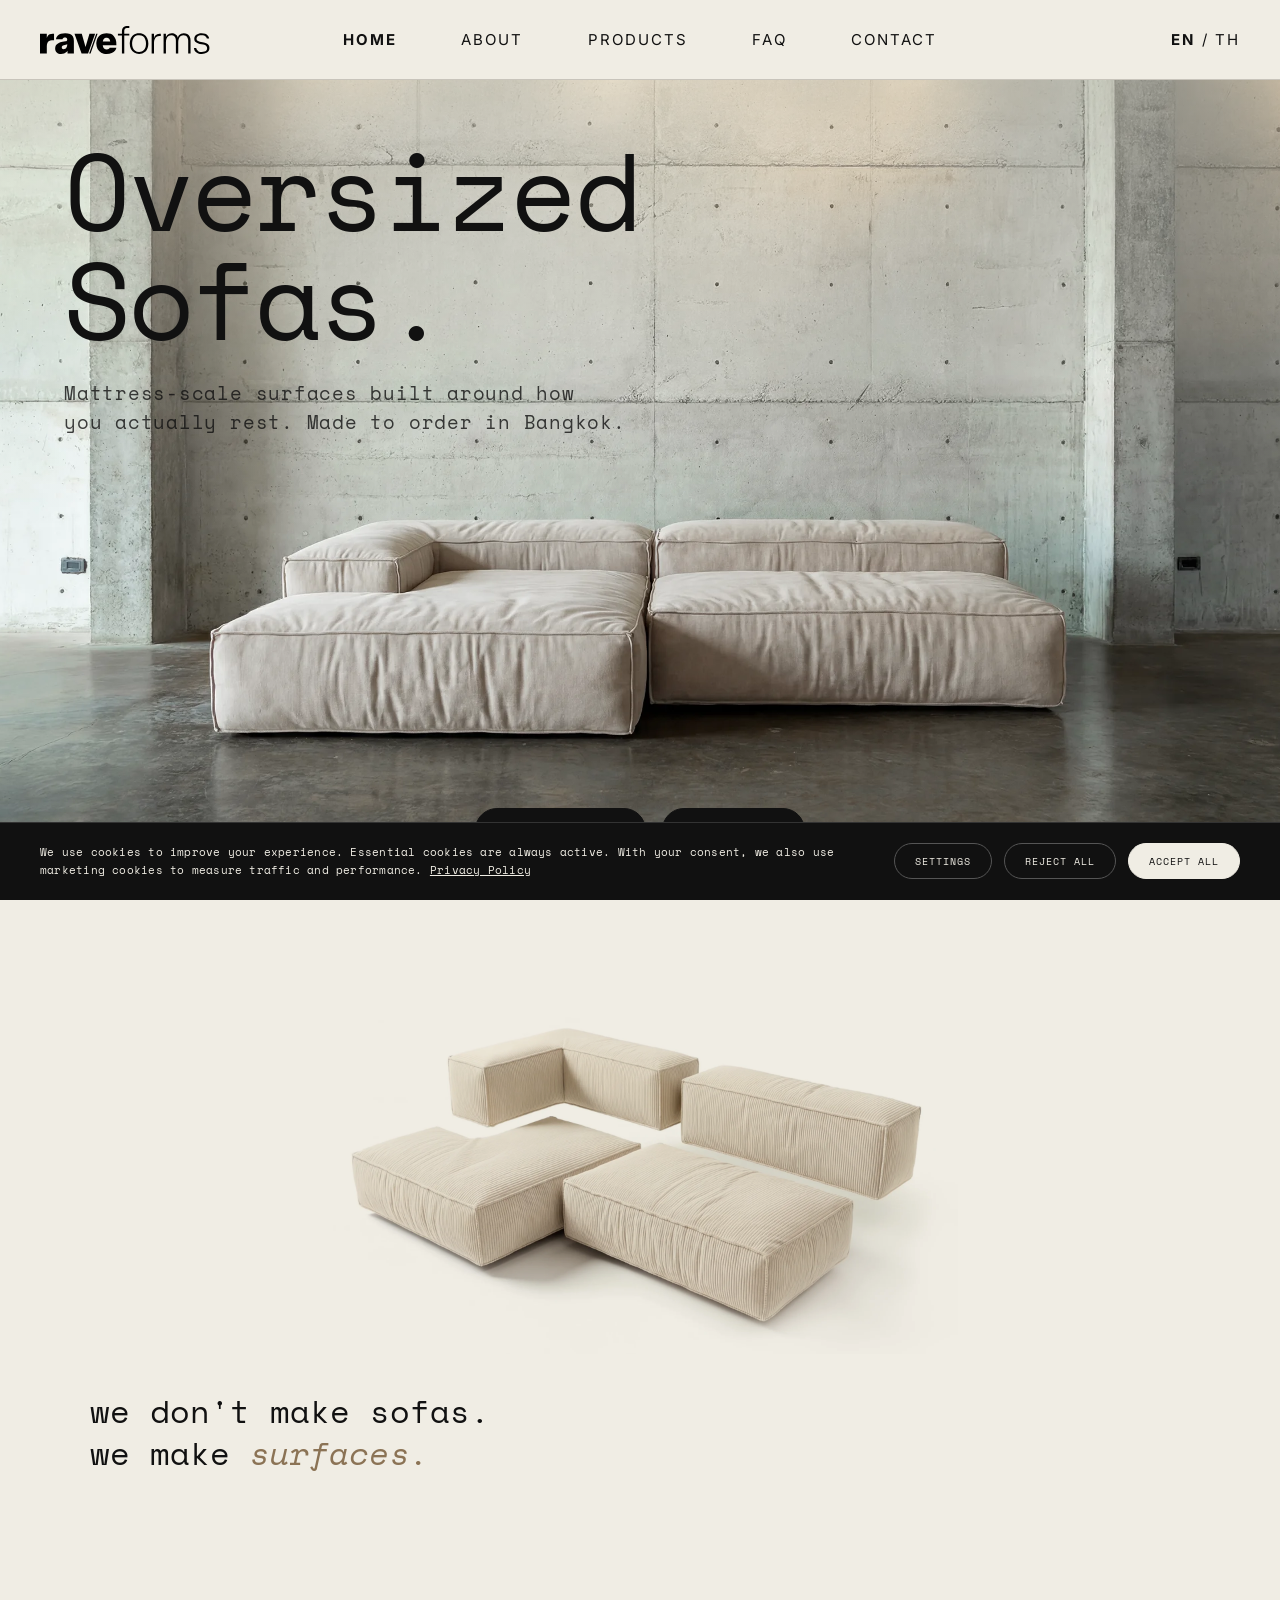
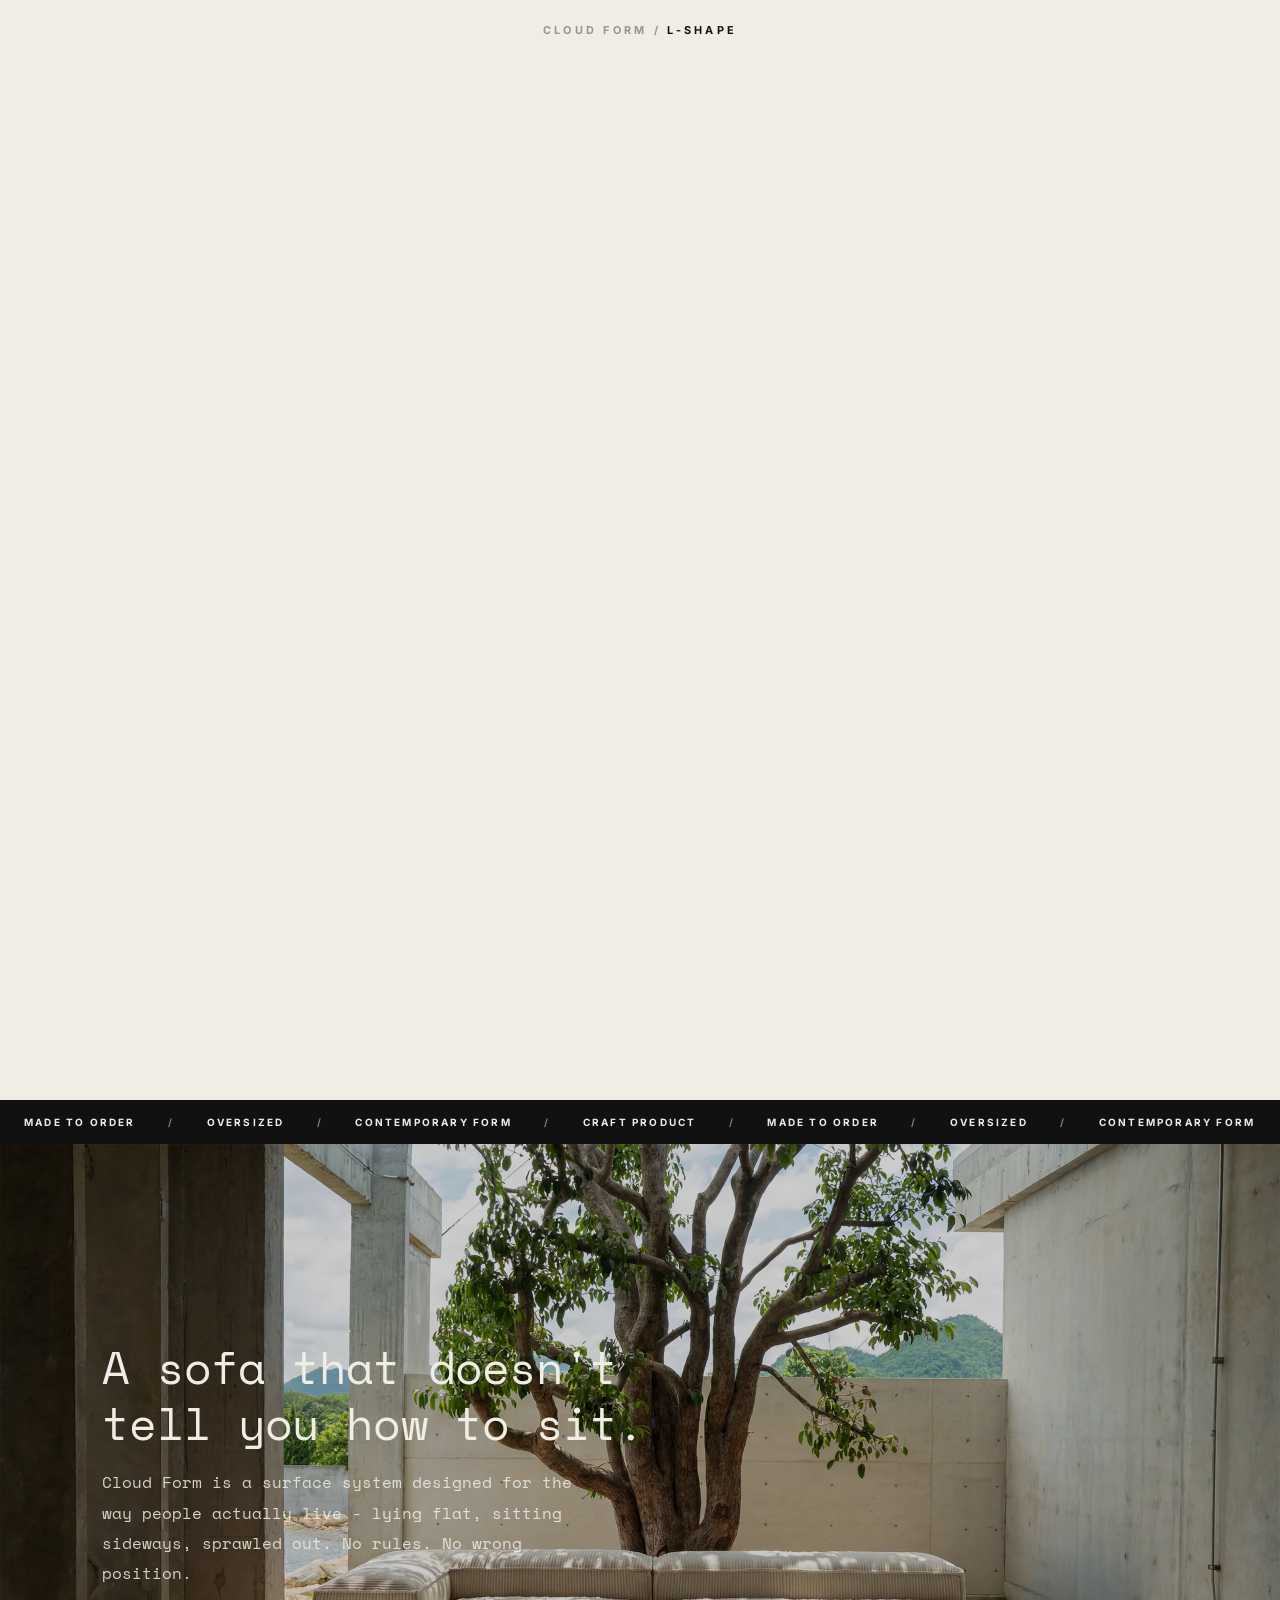
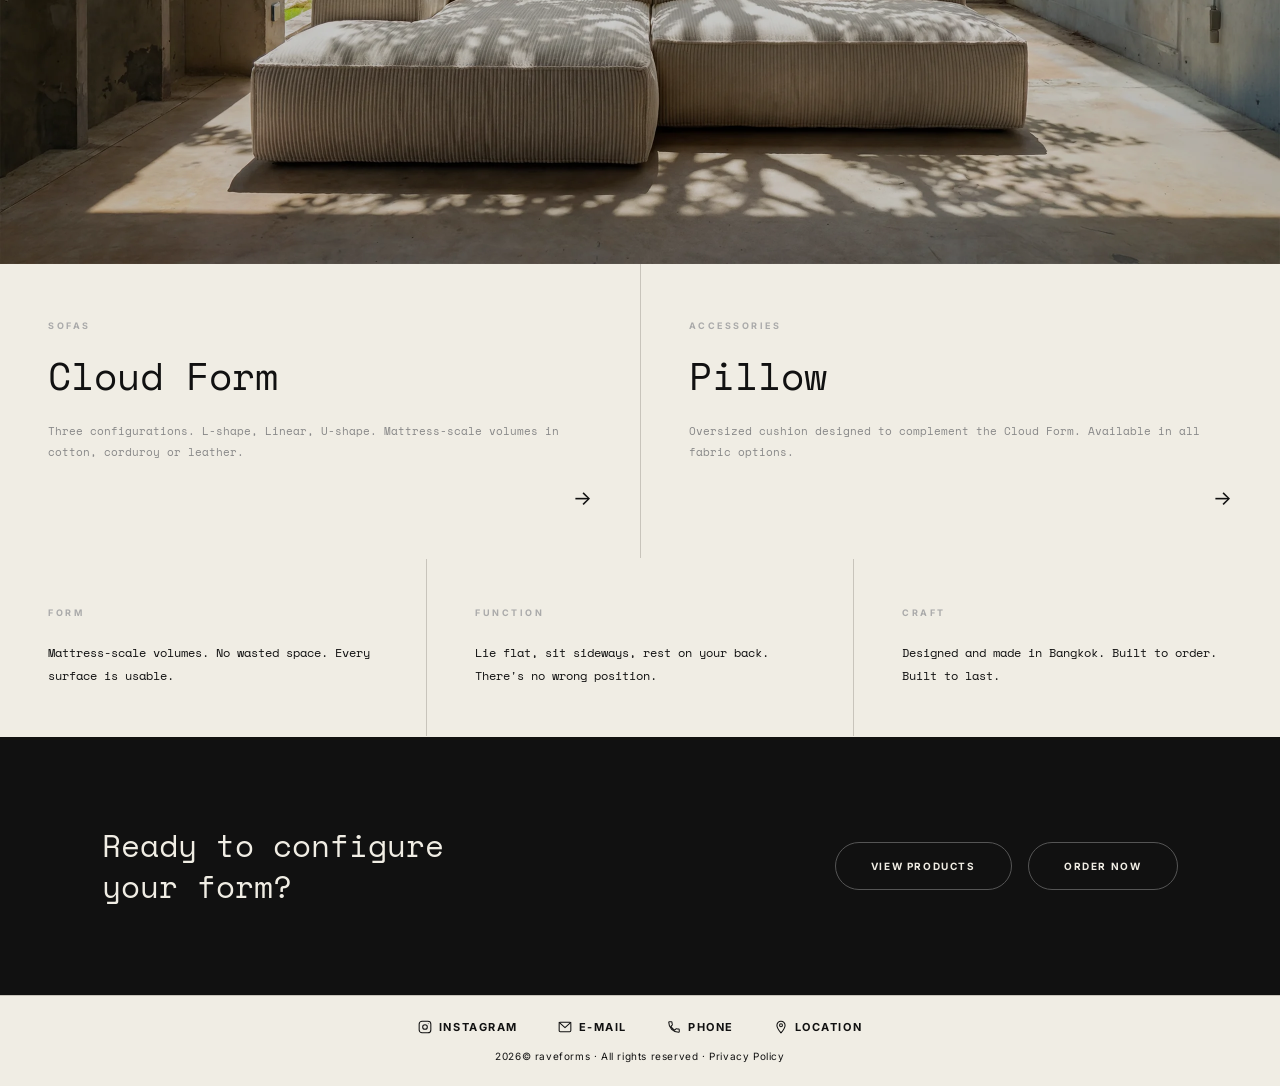
==== index.html @ e946a21b "ok" ====
<!DOCTYPE html>
<html lang="en">
<head>
  <meta charset="UTF-8">
  <meta name="viewport" content="width=device-width, initial-scale=1.0, maximum-scale=1.0">
  <title>raveforms - Oversized Sofas</title>
  <meta name="description" content="Oversized Sofas made to order in Bangkok. Cloud Form by raveforms - a modular surface system in L-shape, Linear and U-shape configurations, in cotton, corduroy or leather.">
  <link rel="icon" type="image/svg+xml" href="favicon.svg">
  <link rel="icon" type="image/png" href="favicon.png" sizes="32x32">
  <link rel="apple-touch-icon" href="apple-touch-icon.png">
  <link rel="stylesheet" href="style.css">
  <link rel="preconnect" href="https://fonts.googleapis.com">
  <link href="https://fonts.googleapis.com/css2?family=Inter:wght@300;400;700&family=Space+Mono:wght@400;700&display=swap" rel="stylesheet">
  <style>

    /* Hero now sits below the fixed nav (no overlap, full image visible) */

    /* ─── HERO IMAGE ─────────────────────────────────────── */
    .hero-image {
      position: relative;
      width: 100%;
      height: calc(100vh - 80px);
      background-image: url('images/raveforms_hero.webp');
      background-size: cover;
      background-position: center calc(50% - 15px);
      display: flex;
      align-items: flex-start;
      justify-content: flex-start;
      overflow: hidden;
    }
    .hero-image::after {
      content: '';
      position: absolute;
      inset: 0;
      background: linear-gradient(to bottom, rgba(240,237,228,0.45) 0%, transparent 55%);
      pointer-events: none;
    }
    .hero-image-content {
      position: relative;
      z-index: 2;
      padding: 3.5rem 5% 0;
      max-width: 900px;
    }
    .hero-image-headline {
      font-family: 'Space Mono', monospace;
      font-size: clamp(42px, 8.5vw, 116px);
      font-weight: 400;
      color: #111;
      line-height: 1;
      letter-spacing: -0.03em;
      margin-bottom: 1.5rem;
    }
    .hero-image-sub {
      font-family: 'Space Mono', monospace;
      font-size: clamp(13px, 1.5vw, 20px);
      font-weight: 400;
      color: rgba(17, 17, 17, 0.8);
      line-height: 1.55;
      letter-spacing: 0.04em;
      max-width: 560px;
    }
    .hero-image-sub .sub-mobile { display: none; }
    @media (max-width: 900px) {
      .hero-image-sub .sub-desktop { display: none; }
      .hero-image-sub .sub-mobile { display: inline; }
    }
    .hero-image-buttons {
      position: absolute;
      bottom: 3rem;
      left: 50%;
      transform: translateX(-50%);
      display: flex;
      gap: 1rem;
      z-index: 2;
      flex-wrap: wrap;
      justify-content: center;
    }
    @media (max-width: 900px) {
      .hero-image {
        height: 133.33vw;
        min-height: 480px;
        background-image: url('images/raveforms_hero_mobile.webp');
        background-size: cover;
        background-position: center;
        background-repeat: no-repeat;
        background-color: #F0EDE4;
      }
      .hero-image-content {
        padding: 4rem 1.25rem 0;
        padding-left: calc(1.25rem + 26px);
        max-width: 100%;
      }
      .hero-image-sub { max-width: 100%; font-size: 18px; }
      .hero-image-buttons {
        bottom: 4rem;
        gap: 0.5rem;
        width: calc(100% - 2.5rem);
        max-width: 360px;
      }
      .hero-image-buttons .btn-on-light {
        flex: 1;
        justify-content: center;
        padding: 0 0.75rem;
        height: 42px;
        font-size: 9.5px;
        letter-spacing: 0.14em;
      }
    }

    /* ─── SCRUB SECTION ──────────────────────────────────── */
    .scrub-section {
      position: relative;
      height: 200vh;
      margin-top: 0;
    }
    .scrub-sticky {
      position: sticky;
      top: 80px;
      height: calc(100vh - 80px);
      overflow: hidden;
      background: #F0EDE4;
      display: flex;
      align-items: flex-start;
      justify-content: center;
      padding-top: 6rem;
      z-index: 1;
    }
    #scrub-img {
      display: block;
      width: 50%;
      height: auto;
      mix-blend-mode: multiply;
      opacity: 0;
      transition: opacity 0.8s ease;
      clip-path: inset(2px);
    }
    #scrub-img.visible { opacity: 1; }

    /* ─── CAPTIONS ───────────────────────────────────────── */
    .scrub-captions {
      position: absolute;
      inset: 0;
      pointer-events: none;
    }
    .cap {
      position: absolute;
      opacity: 0;
      transition: opacity 0.4s ease;
    }
    #cap3 { opacity: 1; }

    .cap-1 {
      top: 8%; left: 5%;
      transform: none;
    }
    .cap-1 {
      top: 65%; left: 7%;
      transform: translateY(-50%);
    }
    .cap-1 p {
      font-family: 'Space Mono', monospace;
      font-size: clamp(16px, 2.5vw, 34px);
      font-weight: 400; color: #111;
      line-height: 1.3; margin: 0;
    }
    .cap-1 p em { font-style: italic; color: #8B7355; }
    #cap1 .char { opacity: 0; transition: opacity 0.12s ease-out; }
    #cap1 .char.visible { opacity: 1; }
    .cap-2 {
      top: 50%; left: 50%;
      transform: translate(-50%, -50%);
      width: 90%;
      text-align: center;
    }
    .cap2-desktop {
      font-family: 'Space Mono', monospace;
      font-size: clamp(48px, 10vw, 140px);
      font-weight: 400; color: #111;
      line-height: 1; margin: 0;
      letter-spacing: -0.03em;
      white-space: nowrap;
    }
    .cap2-mobile { display: none; width: 100%; height: auto; }
    .cap-3 {
      bottom: 10%; left: 50%;
      transform: translateX(-50%);
      text-align: center;
      white-space: nowrap;
    }
    .cap-3 span {
      font-family: 'Inter', sans-serif;
      font-size: clamp(8px, 0.85vw, 11px);
      font-weight: 700; letter-spacing: 0.3em;
      text-transform: uppercase; color: rgba(17,17,17,0.4);
    }
    .cap-3 strong { color: #111; font-weight: 700; }
    .cap-4 {
      bottom: 28%; left: 50%;
      transform: translateX(-50%);
      text-align: center;
    }
    .cap-4 p {
      font-family: 'Space Mono', monospace;
      font-size: clamp(12px, 1.4vw, 20px);
      font-weight: 400; color: #111;
      line-height: 2.2; margin: 0;
      letter-spacing: 0.06em;
    }
    .cap-5 {
      bottom: 10%; left: 50%;
      transform: translateX(-50%);
      display: flex; gap: 1rem;
      pointer-events: all;
    }

    @keyframes pulse {
      0%,100% { opacity: 0; transform: scaleY(0.3); }
      50% { opacity: 1; transform: scaleY(1); }
    }

    /* ─── LANDING CONTENT ────────────────────────────────── */
    .landing-content { background: #F0EDE4; }

    .hero-statement {
      position: relative;
      padding: 5rem 8% 10rem;
      max-width: none;
      min-height: 56.25vw;
      background-image: url('images/raveforms_statement.webp');
      background-size: cover;
      background-position: center;
      background-color: #111;
      background-repeat: no-repeat;
      display: flex;
      align-items: center;
      overflow: hidden;
    }
    .hero-statement::after {
      content: '';
      position: absolute;
      inset: 0;
      background: rgba(0, 0, 0, 0.20);
      pointer-events: none;
      z-index: 1;
    }
    .hero-statement-content {
      position: relative;
      z-index: 2;
      max-width: 720px;
    }
    .hero-statement h2 {
      font-family: 'Space Mono', monospace;
      font-size: clamp(24px, 3.5vw, 48px);
      font-weight: 400; color: #F0EDE4;
      line-height: 1.25; margin-bottom: 1rem;
      letter-spacing: -0.02em;
    }
    .hero-statement h2 em { font-style: italic; color: #C5A574; }
    .hero-statement p {
      font-family: 'Space Mono', monospace;
      font-size: clamp(13px, 1.3vw, 16px);
      color: rgba(240, 237, 228, 0.85);
      line-height: 1.9; max-width: 480px;
    }

    .marquee-wrap {
      overflow: hidden;
      background: #111;
      padding: 1rem 0;
    }
    .marquee-track {
      display: flex; width: max-content;
      animation: marquee 45s linear infinite;
    }
    @keyframes marquee {
      from { transform: translateX(0); }
      to   { transform: translateX(-50%); }
    }
    .marquee-item {
      font-family: 'Inter', sans-serif;
      font-size: 10px; font-weight: 700;
      letter-spacing: 0.22em; text-transform: uppercase;
      color: #F0EDE4; padding: 0 1.5rem; white-space: nowrap;
    }
    .marquee-sep { opacity: 0.5; padding: 0; }

    .product-strip {
      display: grid; grid-template-columns: 1fr 1fr;
      gap: 1px; background: #C8C4BB; margin-bottom: 1px;
    }
    .product-card {
      background: #F0EDE4; padding: 3.5rem 3rem 3rem;
      display: flex; flex-direction: column; gap: 1.5rem;
      text-decoration: none; color: inherit;
      transition: background 0.25s;
    }
    .product-card:hover,
    .product-card:active,
    .product-card:focus-visible,
    .product-card.tapped { background: #111; outline: none; }
    .product-card-label {
      font-family: 'Inter', sans-serif;
      font-size: 9px; font-weight: 700;
      letter-spacing: 0.28em; text-transform: uppercase; color: #aaa;
      transition: color 0.25s ease;
    }
    .product-card:hover .product-card-label,
    .product-card:active .product-card-label,
    .product-card:focus-visible .product-card-label,
    .product-card.tapped .product-card-label { color: #F0EDE4; opacity: 1; }
    .product-card-name {
      font-family: 'Space Mono', monospace;
      font-size: clamp(22px, 3vw, 42px);
      font-weight: 400; color: #111; line-height: 1.1;
      transition: color 0.25s ease;
    }
    .product-card:hover .product-card-name,
    .product-card:active .product-card-name,
    .product-card:focus-visible .product-card-name,
    .product-card.tapped .product-card-name { color: #F0EDE4; }
    .product-card-desc {
      font-family: 'Space Mono', monospace;
      font-size: 11px; color: #888; line-height: 1.85;
      transition: color 0.25s ease;
    }
    .product-card:hover .product-card-desc,
    .product-card:active .product-card-desc,
    .product-card:focus-visible .product-card-desc,
    .product-card.tapped .product-card-desc { color: #F0EDE4; opacity: 0.7; }
    .product-card-arrow {
      font-size: 20px; color: #111; margin-top: auto; align-self: flex-end;
      transition: color 0.25s ease, transform 0.25s ease;
    }
    .product-card:hover .product-card-arrow,
    .product-card:active .product-card-arrow,
    .product-card:focus-visible .product-card-arrow,
    .product-card.tapped .product-card-arrow { color: #F0EDE4; transform: translateX(4px); }

    .philosophy-row {
      display: grid; grid-template-columns: repeat(3, 1fr);
      gap: 1px; background: #C8C4BB; margin-bottom: 1px;
    }
    .philosophy-cell { background: #F0EDE4; padding: 3rem; }
    .philosophy-cell-label {
      font-family: 'Inter', sans-serif;
      font-size: 9px; font-weight: 700;
      letter-spacing: 0.28em; text-transform: uppercase;
      color: #aaa; margin-bottom: 1.5rem; display: block;
    }
    .philosophy-cell-text {
      font-family: 'Space Mono', monospace;
      font-size: 12px; color: #111; line-height: 1.9;
    }

    .cta-band {
      background: #111; padding: 5.5rem 8%;
      display: flex; align-items: center;
      justify-content: space-between; gap: 2rem;
    }
    .cta-band h3 {
      font-family: 'Space Mono', monospace;
      font-size: clamp(18px, 2.4vw, 32px);
      font-weight: 400; color: #F0EDE4; line-height: 1.35;
    }
    .cta-band-btns { display: flex; gap: 1rem; flex-shrink: 0; }
    .btn-dark {
      font-family: 'Inter', sans-serif; font-weight: 700;
      font-size: 10px; letter-spacing: 0.16em; text-transform: uppercase;
      background: #F0EDE4; color: #111; border: 1px solid #F0EDE4;
      padding: 0 2.2rem; height: 48px; border-radius: 999px;
      cursor: pointer; transition: background 0.2s, color 0.2s;
      text-decoration: none; display: inline-flex; align-items: center;
    }
    .btn-dark:hover { background: transparent; color: #F0EDE4; }
    .btn-dark-outline {
      font-family: 'Inter', sans-serif; font-weight: 700;
      font-size: 10px; letter-spacing: 0.16em; text-transform: uppercase;
      background: transparent; color: #F0EDE4; border: 1px solid #555;
      padding: 0 2.2rem; height: 48px; border-radius: 999px;
      cursor: pointer; transition: border-color 0.2s;
      text-decoration: none; display: inline-flex; align-items: center;
    }
    .btn-dark-outline:hover { border-color: #F0EDE4; }

    /* cap-5 buttons (on light bg) */
    .btn-on-light {
      font-family: 'Inter', sans-serif; font-weight: 700;
      font-size: 10px; letter-spacing: 0.16em; text-transform: uppercase;
      background: #111; color: #F0EDE4; border: 1px solid #111;
      padding: 0 2rem; height: 44px; border-radius: 999px;
      cursor: pointer; transition: background 0.2s, color 0.2s;
      text-decoration: none; display: inline-flex; align-items: center;
    }
    .btn-on-light:hover { background: #F0EDE4; color: #111; border-color: #F0EDE4; }
    .btn-on-light-outline {
      font-family: 'Inter', sans-serif; font-weight: 700;
      font-size: 10px; letter-spacing: 0.16em; text-transform: uppercase;
      background: transparent; color: #111; border: 1px solid rgba(17,17,17,0.3);
      padding: 0 2rem; height: 44px; border-radius: 999px;
      cursor: pointer; transition: border-color 0.2s;
      text-decoration: none; display: inline-flex; align-items: center;
    }
    .btn-on-light-outline:hover { border-color: #111; }

    /* ─── MOBILE ─────────────────────────────────────────── */
    @media (max-width: 900px) {
      /* Animation/scrub mobile */
      #scrub-img { width: 90%; }
      .scrub-sticky {
        top: 56px;
        height: calc(100vh - 56px);
        padding-top: 6rem;
      }
      /* Cap-1 typewriter - below the sofa on mobile */
      .cap-1 {
        top: auto;
        bottom: 35%;
        left: 5%; right: 5%;
        transform: none;
        text-align: left;
      }
      .cap-1 p { font-size: clamp(15px, 5vw, 22px); line-height: 1.35; }
      /* Cap-3 "Cloud Form / L-SHAPE" - slightly higher on mobile */
      .cap-3 { bottom: 18%; }
      .cap-3 span { font-size: 10px; letter-spacing: 0.22em; }

      /* Landing content mobile */
      .hero-statement {
        padding: 3rem 1.5rem 1rem;
        min-height: calc(100vw * 4 / 3);
        background-image: url('images/raveforms_statement_mobile.webp');
        background-position: center top;
        align-items: flex-end;
      }
      .hero-statement::after { display: none; }
      .hero-statement-content { max-width: 100%; }
      .hero-statement h2 { font-size: clamp(22px, 6.5vw, 32px); margin-bottom: 1.5rem; color: #F0EDE4; }
      .hero-statement p { font-size: 14px; line-height: 1.7; max-width: 100%; }
      .product-strip { grid-template-columns: 1fr; }
      .product-card { padding: 2.5rem 1.5rem; }
      .philosophy-row { grid-template-columns: 1fr; }
      .philosophy-cell { padding: 2rem 1.5rem; }
      .cta-band { flex-direction: column; align-items: flex-start; padding: 3rem 1.5rem; }
      .cta-band-btns { flex-direction: column; width: 100%; }
      .btn-dark, .btn-dark-outline { justify-content: center; }
    }

  </style>
</head>
<body>
<div class="page">

  <!-- SEO H1 - visually hidden but accessible to crawlers and screen readers -->
  <h1 style="position:absolute;width:1px;height:1px;padding:0;margin:-1px;overflow:hidden;clip:rect(0,0,0,0);white-space:nowrap;border:0;">Oversized sofas, made to order in Bangkok.</h1>

  <!-- NAV -->
  <nav class="nav">
    <a href="index.html" class="nav-logo" style="text-decoration:none;display:inline-block;line-height:0;">
      <svg xmlns="http://www.w3.org/2000/svg" viewBox="0 0 499.46 82.54"><g><path d="M28.52,24.43c-2.53,1.17-4.57,3-6.12,5.5-.9,1.44-1.67,3.15-2.32,5.09v-12.35H0v58.28h20.07v-21.54c0-3.78.57-6.97,1.7-9.58,1.13-2.61,2.82-4.59,5.05-5.95,2.23-1.36,4.97-2.04,8.22-2.04h6.35v-19.16h-3.86c-3.48,0-6.48.59-9.01,1.76Z"/><path d="M88.5,23.53c-3.82-1.62-8.52-2.44-14.12-2.44-4.69,0-8.98.57-12.87,1.7-3.89,1.13-7.13,3-9.69,5.61-2.57,2.61-4.2,6.07-4.88,10.37h19.39c.3-1.81,1.15-3.04,2.55-3.68,1.4-.64,3.08-.96,5.05-.96,1.28,0,2.4.21,3.34.62.94.42,1.68,1.04,2.21,1.87.53.83.79,1.85.79,3.06v.11c0,1.44-.42,2.59-1.25,3.46-.83.87-2.12,1.49-3.86,1.87l-8.73,1.59c-4.99.91-9.09,2.23-12.3,3.97-3.21,1.74-5.6,3.87-7.14,6.41-1.55,2.53-2.32,5.58-2.32,9.13,0,4.84,1.57,8.77,4.71,11.79,3.14,3.02,7.39,4.54,12.76,4.54,3.25,0,6.2-.47,8.84-1.42,2.65-.94,5.03-2.36,7.14-4.25,1.15-1.02,2.16-2.23,3.06-3.58v7.67h18.71v-36.96c0-5.29-.95-9.62-2.83-12.98-1.89-3.36-4.74-5.86-8.56-7.48ZM80.28,54.88c0,1.51-.23,3.06-.68,4.65-.45,1.59-1.12,3.06-1.98,4.42-.87,1.36-1.98,2.46-3.34,3.29-1.36.83-2.91,1.25-4.65,1.25s-2.99-.43-3.97-1.3c-.98-.87-1.47-2.25-1.47-4.14,0-1.51.53-2.81,1.59-3.91,1.06-1.1,2.61-1.95,4.65-2.55l5.44-1.59c2-.64,3.47-1.16,4.42-1.56v1.45Z"/><polygon points="145.81 22.68 134.21 61.88 123.14 22.68 101.71 22.68 122.57 80.96 141.67 80.96 162.51 22.68 145.81 22.68"/><path d="M217.19,29.2c-2.61-2.76-5.71-4.8-9.3-6.12-3.59-1.32-7.5-1.98-11.74-1.98-3.55,0-6.9.49-10.03,1.47-3.14.98-5.94,2.4-8.39,4.25-2.46,1.85-4.56,4.04-6.29,6.58-1.74,2.53-3.08,5.35-4.03,8.45-.95,3.1-1.42,6.43-1.42,9.98,0,5.9,1.26,11.15,3.8,15.76,2.53,4.61,6.08,8.26,10.66,10.94,4.57,2.68,9.85,4.03,15.82,4.03s11.02-.89,15.14-2.67c4.12-1.78,7.33-4.06,9.64-6.86,2.3-2.8,3.69-5.74,4.14-8.84h-19.73c-.68,1.59-1.8,2.78-3.34,3.57-1.55.79-3.34,1.19-5.39,1.19-2.8,0-5.08-.66-6.86-1.98-1.78-1.32-3.08-3.27-3.91-5.84-.45-1.39-.77-2.95-.97-4.65h40.21c.15-6.42-.49-11.89-1.93-16.38-1.44-4.5-3.46-8.12-6.07-10.89ZM185.21,45.58c.3-1.66.73-3.16,1.31-4.48.6-1.4,1.36-2.57,2.27-3.52.91-.94,1.96-1.66,3.17-2.15,1.21-.49,2.57-.74,4.08-.74,1.36,0,2.63.17,3.8.51,1.17.34,2.23.93,3.17,1.76.94.83,1.76,1.95,2.44,3.34.68,1.4,1.17,3.16,1.47,5.27h-21.71Z"/><path d="M248.03,1.87c-2.08,1.25-3.69,2.97-4.82,5.16-1.13,2.19-1.7,4.65-1.7,7.37v8.28h-11.79v5.56h11.79v52.72h6.92V28.23h14.85v-5.56h-14.85v-8.5c0-2.49.7-4.55,2.1-6.18,1.4-1.62,3.23-2.44,5.5-2.44h7.26V0h-8.16c-2.65,0-5.01.62-7.09,1.87Z"/><path d="M345.32,24.15c-2.31.98-4.31,2.57-6.01,4.76-1.4,1.8-2.47,4.15-3.23,7.02v-13.26h-6.92v58.28h6.92v-32.31c0-3.63.66-6.88,1.98-9.75,1.32-2.87,3.17-5.16,5.56-6.86s5.16-2.55,8.33-2.55h4.2v-6.8h-3.63c-2.49,0-4.89.49-7.2,1.47Z"/><path d="M433.93,23.7c-3.02-1.59-6.35-2.38-9.98-2.38-2.8,0-5.41.49-7.82,1.47-2.42.98-4.54,2.57-6.35,4.76-1.47,1.78-2.64,4.1-3.52,6.93-.73-2.91-1.84-5.27-3.34-7.04-1.85-2.19-4.04-3.76-6.58-4.71-2.53-.94-5.2-1.42-7.99-1.42-2.65,0-5.16.49-7.54,1.47-2.38.98-4.46,2.48-6.24,4.48-1.42,1.6-2.53,3.6-3.34,5.99v-10.58h-6.92v58.28h6.92v-32.88c0-4.23.66-7.9,1.98-11,1.32-3.1,3.21-5.52,5.67-7.26,2.46-1.74,5.39-2.61,8.79-2.61s6.31,1.3,8.96,3.91c2.64,2.61,3.97,6.75,3.97,12.42v37.42h6.92v-33.68c0-4.08.64-7.61,1.93-10.6,1.28-2.98,3.1-5.31,5.44-6.97,2.34-1.66,5.1-2.5,8.28-2.5,2.42,0,4.67.59,6.75,1.76,2.08,1.17,3.76,2.97,5.05,5.39,1.28,2.42,1.93,5.52,1.93,9.3v37.3h6.92v-38.89c0-4.46-.89-8.24-2.66-11.34-1.78-3.1-4.18-5.44-7.2-7.03Z"/><path d="M497.37,56.86c-1.4-2.15-3.33-3.89-5.78-5.21-2.46-1.32-5.24-2.29-8.33-2.89l-12.13-2.27c-2.57-.53-4.82-1.46-6.75-2.78-1.93-1.32-2.89-3.46-2.89-6.41,0-2.42.7-4.38,2.1-5.9,1.4-1.51,3.21-2.62,5.44-3.34,2.23-.72,4.59-1.08,7.09-1.08,2.79,0,5.27.4,7.43,1.19,2.15.79,3.93,1.91,5.33,3.35,1.4,1.44,2.4,3.21,3,5.33h6.8c-.38-3.25-1.61-6.03-3.69-8.33-2.08-2.31-4.72-4.08-7.94-5.33-3.21-1.25-6.79-1.87-10.71-1.87-3.17,0-6.07.4-8.67,1.19-2.61.79-4.88,1.91-6.8,3.34-1.93,1.44-3.42,3.14-4.48,5.1-1.06,1.97-1.59,4.08-1.59,6.35,0,4.16,1.32,7.52,3.97,10.09,2.65,2.57,6.65,4.35,12.02,5.33l10.32,1.93c4.46.91,7.5,2.42,9.13,4.54,1.62,2.12,2.44,4.27,2.44,6.46,0,2.57-.76,4.67-2.27,6.29-1.51,1.63-3.46,2.82-5.84,3.57-2.38.76-4.9,1.13-7.54,1.13-4.08,0-7.26-.6-9.52-1.81-2.27-1.21-3.89-2.74-4.88-4.59-.98-1.85-1.66-3.65-2.04-5.39h-6.8c.15,2.12.68,4.21,1.59,6.29.91,2.08,2.27,3.95,4.08,5.61,1.81,1.66,4.16,3,7.03,4.03,2.87,1.02,6.39,1.53,10.54,1.53,2.72,0,5.4-.32,8.05-.96,2.65-.64,5.05-1.64,7.2-3s3.89-3.16,5.22-5.39c1.32-2.23,1.98-4.93,1.98-8.11s-.7-5.84-2.1-7.99Z"/><path d="M306.6,25.17c-4.08-2.57-8.92-3.86-14.51-3.86-3.33,0-6.41.47-9.24,1.42-2.83.95-5.37,2.31-7.6,4.08-2.23,1.78-4.14,3.91-5.73,6.41-1.59,2.5-2.8,5.31-3.63,8.45-.83,3.14-1.25,6.52-1.25,10.15,0,6.05,1.13,11.36,3.4,15.93,2.27,4.57,5.46,8.15,9.58,10.71,4.12,2.57,8.94,3.86,14.46,3.86,3.32,0,6.41-.47,9.24-1.42s5.37-2.3,7.6-4.08c2.23-1.78,4.12-3.91,5.67-6.41s2.74-5.31,3.57-8.45c.83-3.14,1.25-6.52,1.25-10.15,0-6.05-1.12-11.36-3.35-15.93-2.23-4.57-5.39-8.14-9.47-10.71ZM311.75,59.36c-.49,2.46-1.27,4.72-2.32,6.8-1.06,2.08-2.4,3.89-4.03,5.44-1.63,1.55-3.54,2.76-5.73,3.63-2.19.87-4.72,1.3-7.6,1.3-4.76,0-8.66-1.15-11.68-3.46-3.02-2.3-5.25-5.35-6.69-9.13-1.44-3.78-2.15-7.86-2.15-12.25,0-2.64.26-5.2.79-7.65.53-2.46,1.3-4.71,2.32-6.75,1.02-2.04,2.34-3.84,3.97-5.39,1.62-1.55,3.55-2.74,5.78-3.57,2.23-.83,4.78-1.25,7.65-1.25,4.76,0,8.64,1.13,11.62,3.4s5.2,5.25,6.63,8.96c1.44,3.7,2.15,7.79,2.15,12.25,0,2.65-.25,5.2-.74,7.65Z"/><polygon points="168.33 22.68 168.02 22.68 166.57 22.68 166.57 22.68 165.78 22.68 144.94 80.96 146.39 80.96 146.79 80.96 148.24 80.96 148.24 80.96 149.03 80.96 169.78 22.68 168.33 22.68"/></g></svg>
    </a>
    <button class="nav-hamburger" id="nav-hamburger" aria-label="Menu">
      <span></span><span></span><span></span>
    </button>
    <ul class="nav-links">
      <li class="active"><a href="index.html">Home</a></li>
      <li><a href="about.html">About</a></li>
      <li style="position:relative;">
        <a href="#" id="prod-btn">Products</a>
        <div id="prod-menu">
          <a href="products.html">Sofas</a>
          <a href="accessories.html">Accessories</a>
        </div>
      </li>
      <li><a href="faq.html">FAQ</a></li>
      <li><a href="contact.html">Contact</a></li>
    </ul>
    <div class="nav-lang" id="lang-toggle">
      <span class="active" id="lang-en">EN</span>
      <span style="font-weight:400;"> / </span>
      <span class="inactive" id="lang-th">TH</span>
    </div>
  </nav>

  <!-- HERO IMAGE -->
  <section class="hero-image" aria-label="Oversized sofas by raveforms">
    <div class="hero-image-content">
      <h2 class="hero-image-headline">Oversized Sofas.</h2>
      <p class="hero-image-sub"><span class="sub-desktop">Mattress-scale surfaces built around how <span style="white-space: nowrap;">you actually rest. Made to order in Bangkok.</span></span><span class="sub-mobile">Mattress-scale surfaces. <span style="white-space: nowrap;">Made to order in Bangkok.</span></span></p>
    </div>
    <div class="hero-image-buttons">
      <a href="products.html" class="btn-on-light">View products</a>
      <a href="contact.html" class="btn-on-light">Order now</a>
    </div>
  </section>

  <!-- SCRUB SECTION -->
  <div class="scrub-section" id="scrub-section">
    <div class="scrub-sticky">

      <img id="scrub-img" src="" alt="Cloud Form oversized modular sofa - animated 360-degree view">

      <div class="scrub-captions">

        <div class="cap cap-1" id="cap1">
          <p>we don't make sofas.<br>we make <em>surfaces.</em></p>
        </div>

        <div class="cap cap-3" id="cap3">
          <span>Cloud Form / <strong>L-shape</strong></span>
        </div>

      </div>

    </div>
  </div>

  <!-- LANDING CONTENT -->
  <div class="landing-content">

    <div class="marquee-wrap">
      <div class="marquee-track">
        <span class="marquee-item">Made to order</span><span class="marquee-item marquee-sep">&nbsp;&nbsp;/&nbsp;&nbsp;</span><span class="marquee-item">Oversized</span><span class="marquee-item marquee-sep">&nbsp;&nbsp;/&nbsp;&nbsp;</span><span class="marquee-item">Contemporary Form</span><span class="marquee-item marquee-sep">&nbsp;&nbsp;/&nbsp;&nbsp;</span><span class="marquee-item">Craft Product</span><span class="marquee-item marquee-sep">&nbsp;&nbsp;/&nbsp;&nbsp;</span>
        <span class="marquee-item">Made to order</span><span class="marquee-item marquee-sep">&nbsp;&nbsp;/&nbsp;&nbsp;</span><span class="marquee-item">Oversized</span><span class="marquee-item marquee-sep">&nbsp;&nbsp;/&nbsp;&nbsp;</span><span class="marquee-item">Contemporary Form</span><span class="marquee-item marquee-sep">&nbsp;&nbsp;/&nbsp;&nbsp;</span><span class="marquee-item">Craft Product</span><span class="marquee-item marquee-sep">&nbsp;&nbsp;/&nbsp;&nbsp;</span>
        <span class="marquee-item">Made to order</span><span class="marquee-item marquee-sep">&nbsp;&nbsp;/&nbsp;&nbsp;</span><span class="marquee-item">Oversized</span><span class="marquee-item marquee-sep">&nbsp;&nbsp;/&nbsp;&nbsp;</span><span class="marquee-item">Contemporary Form</span><span class="marquee-item marquee-sep">&nbsp;&nbsp;/&nbsp;&nbsp;</span><span class="marquee-item">Craft Product</span><span class="marquee-item marquee-sep">&nbsp;&nbsp;/&nbsp;&nbsp;</span>
        <span class="marquee-item">Made to order</span><span class="marquee-item marquee-sep">&nbsp;&nbsp;/&nbsp;&nbsp;</span><span class="marquee-item">Oversized</span><span class="marquee-item marquee-sep">&nbsp;&nbsp;/&nbsp;&nbsp;</span><span class="marquee-item">Contemporary Form</span><span class="marquee-item marquee-sep">&nbsp;&nbsp;/&nbsp;&nbsp;</span><span class="marquee-item">Craft Product</span><span class="marquee-item marquee-sep">&nbsp;&nbsp;/&nbsp;&nbsp;</span>
      </div>
    </div>

    <div class="hero-statement">
      <div class="hero-statement-content">
        <h2>A sofa that doesn't<br>tell you how to sit.</h2>
        <p>Cloud Form is a surface system designed for the way people actually live - lying flat, sitting sideways, sprawled out. No rules. No wrong position.</p>
      </div>
    </div>

    <div class="product-strip">
      <a href="products.html" class="product-card">
        <span class="product-card-label">Sofas</span>
        <div class="product-card-name">Cloud Form</div>
        <p class="product-card-desc">Three configurations. L-shape, Linear, U-shape. Mattress-scale volumes in cotton, corduroy or leather.</p>
        <span class="product-card-arrow">→</span>
      </a>
      <a href="accessories.html" class="product-card">
        <span class="product-card-label">Accessories</span>
        <div class="product-card-name">Pillow</div>
        <p class="product-card-desc">Oversized cushion designed to complement the Cloud Form. Available in all fabric options.</p>
        <span class="product-card-arrow">→</span>
      </a>
    </div>

    <div class="philosophy-row">
      <div class="philosophy-cell">
        <span class="philosophy-cell-label">Form</span>
        <p class="philosophy-cell-text">Mattress-scale volumes. No wasted space. Every surface is usable.</p>
      </div>
      <div class="philosophy-cell">
        <span class="philosophy-cell-label">Function</span>
        <p class="philosophy-cell-text">Lie flat, sit sideways, rest on your back. There's no wrong position.</p>
      </div>
      <div class="philosophy-cell">
        <span class="philosophy-cell-label">Craft</span>
        <p class="philosophy-cell-text">Designed and made in Bangkok. Built to order. Built to last.</p>
      </div>
    </div>

    <div class="cta-band">
      <h3>Ready to configure<br>your form?</h3>
      <div class="cta-band-btns">
        <a href="products.html" class="btn-dark-outline">View products</a>
        <a href="contact.html" class="btn-dark-outline">Order now</a>
      </div>
    </div>

  </div>

  <footer class="hero-footer">
    <ul class="footer-links">
      <li><svg width="14" height="14" viewBox="0 0 24 24" fill="none" stroke="#111" stroke-width="1.8" stroke-linecap="round" stroke-linejoin="round"><rect x="2" y="2" width="20" height="20" rx="5"/><circle cx="12" cy="12" r="4"/><circle cx="17.5" cy="6.5" r="0.8" fill="#111" stroke="none"/></svg><a href="https://www.instagram.com/raveforms" target="_blank" rel="noopener" style="text-decoration:none;color:inherit;">Instagram</a></li>
      <li><svg width="14" height="14" viewBox="0 0 24 24" fill="none" stroke="#111" stroke-width="1.8" stroke-linecap="round" stroke-linejoin="round"><rect x="2" y="4" width="20" height="16" rx="2"/><polyline points="2,4 12,13 22,4"/></svg><a href="mailto:raveformsbkk@gmail.com" style="text-decoration:none;color:inherit;">E-mail</a></li>
      <li><svg width="14" height="14" viewBox="0 0 24 24" fill="none" stroke="#111" stroke-width="1.8" stroke-linecap="round" stroke-linejoin="round"><path d="M6.6 10.8a15.2 15.2 0 0 0 6.6 6.6l2.2-2.2a1 1 0 0 1 1-.24 11.4 11.4 0 0 0 3.6.6 1 1 0 0 1 1 1V20a1 1 0 0 1-1 1A17 17 0 0 1 3 4a1 1 0 0 1 1-1h3.5a1 1 0 0 1 1 1 11.4 11.4 0 0 0 .6 3.6 1 1 0 0 1-.24 1L6.6 10.8z"/></svg><a href="tel:+660807605074" style="text-decoration:none;color:inherit;">Phone</a></li>
      <li><svg width="14" height="14" viewBox="0 0 24 24" fill="none" stroke="#111" stroke-width="1.8" stroke-linecap="round" stroke-linejoin="round"><path d="M12 2C8.13 2 5 5.13 5 9c0 5.25 7 13 7 13s7-7.75 7-13c0-3.87-3.13-7-7-7z"/><circle cx="12" cy="9" r="2.5"/></svg><a href="https://maps.app.goo.gl/edBnxW2e9k4XNzD27" target="_blank" rel="noopener" style="text-decoration:none;color:inherit;">Location</a></li>
    </ul>
    <span class="footer-copy">2026&copy; raveforms &middot; All rights reserved &middot; <a href="privacy.html" style="color:inherit;text-decoration:none;">Privacy Policy</a></span>
  </footer>

</div>

<!-- Cookie Banner -->
<div id="cookie-banner" role="dialog" aria-label="Cookie consent">
  <p class="cookie-text">We use cookies to improve your experience. Essential cookies are always active. With your consent, we also use marketing cookies to measure traffic and performance. <a href="privacy.html">Privacy Policy</a></p>
  <div class="cookie-btns">
    <button class="cookie-btn cookie-btn-settings" id="cookie-settings-btn">Settings</button>
    <button class="cookie-btn cookie-btn-reject" id="cookie-reject-btn">Reject all</button>
    <button class="cookie-btn cookie-btn-accept" id="cookie-accept-btn">Accept all</button>
  </div>
</div>
<div id="cookie-modal" role="dialog" aria-modal="true" aria-label="Cookie settings">
  <div class="cookie-modal-box">
    <p class="cookie-modal-title">Cookie preferences</p>
    <div class="cookie-category"><div class="cookie-cat-header"><span class="cookie-cat-name">Essential</span><label class="cookie-toggle"><input type="checkbox" checked disabled><span class="cookie-toggle-slider"></span></label></div><p class="cookie-cat-desc">Required for the website to function. Cannot be disabled.</p></div>
    <div class="cookie-category"><div class="cookie-cat-header"><span class="cookie-cat-name">Analytics & Marketing</span><label class="cookie-toggle"><input type="checkbox" id="toggle-marketing"><span class="cookie-toggle-slider"></span></label></div><p class="cookie-cat-desc">Help us understand how visitors interact with our site.</p></div>
    <div class="cookie-modal-footer"><button class="cookie-modal-btn cookie-modal-save" id="cookie-save-btn">Save preferences</button></div>
  </div>
</div>

<script>
// Cookie
(function(){var S='rv_cookie_consent',b=document.getElementById('cookie-banner'),m=document.getElementById('cookie-modal'),t=document.getElementById('toggle-marketing');function g(){try{return JSON.parse(localStorage.getItem(S));}catch(e){return null;}}function s(v){localStorage.setItem(S,JSON.stringify({essential:true,marketing:v,ts:Date.now()}));}function h(){b.classList.remove('visible');}function show(){setTimeout(function(){b.classList.add('visible');},400);}var c=g();if(!c){show();}document.getElementById('cookie-accept-btn').addEventListener('click',function(){s(true);h();});document.getElementById('cookie-reject-btn').addEventListener('click',function(){s(false);h();});document.getElementById('cookie-settings-btn').addEventListener('click',function(){var c=g();if(c)t.checked=c.marketing;m.classList.add('open');});document.getElementById('cookie-save-btn').addEventListener('click',function(){s(t.checked);m.classList.remove('open');h();});m.addEventListener('click',function(e){if(e.target===m)m.classList.remove('open');});})();

// Hamburger
(function(){var btn=document.getElementById('nav-hamburger'),links=document.querySelector('.nav-links'),pb=document.getElementById('prod-btn'),pm=document.getElementById('prod-menu');if(!btn||!links)return;btn.addEventListener('click',function(e){e.stopPropagation();var o=links.classList.contains('open');links.classList.toggle('open',!o);btn.classList.toggle('open',!o);if(o&&pm){pm.classList.remove('mobile-open');pm.classList.remove('open');pm.style.display='none';}});if(pb&&pm){pb.addEventListener('click',function(e){e.preventDefault();e.stopPropagation();if(window.innerWidth<=900){var o=pm.classList.contains('mobile-open');pm.classList.toggle('mobile-open',!o);pm.style.display=o?'none':'flex';}else{var o=pm.classList.contains('open');pm.classList.toggle('open',!o);}});}links.querySelectorAll('a:not(#prod-btn)').forEach(function(a){a.addEventListener('click',function(){btn.classList.remove('open');links.classList.remove('open');if(pm){pm.classList.remove('mobile-open');pm.classList.remove('open');pm.style.display='none';}});});document.addEventListener('click',function(e){if(!btn.contains(e.target)&&!links.contains(e.target)){btn.classList.remove('open');links.classList.remove('open');if(pm){pm.classList.remove('mobile-open');pm.classList.remove('open');pm.style.display='none';}}});})();

// Lang
(function(){var t=document.getElementById('lang-toggle'),en=document.getElementById('lang-en'),th=document.getElementById('lang-th'),l='en';t.addEventListener('click',function(){l=l==='en'?'th':'en';en.className=l==='en'?'active':'inactive';th.className=l==='th'?'active':'inactive';});})();

// Mobile product cards - flash black on tap, then navigate
(function(){
  var isTouch = window.matchMedia('(hover: none)').matches;
  if(!isTouch) return;
  document.querySelectorAll('.product-card').forEach(function(card){
    card.addEventListener('click', function(e){
      if(card.classList.contains('tapped')) return; // already animating
      e.preventDefault();
      var href = card.getAttribute('href');
      card.classList.add('tapped');
      setTimeout(function(){ window.location.href = href; }, 220);
    });
  });
})();

// ══ IMAGE SEQUENCE SCRUB ══════════════════════════════
(function(){
  var el      = document.getElementById('scrub-img');
  var section = document.getElementById('scrub-section');
  var caps    = [];

  // Typewriter setup for cap1 - split text into character spans
  var cap1El = document.getElementById('cap1');
  var cap1Chars = [];
  (function wrapChars(){
    function wrap(node){
      var kids = Array.prototype.slice.call(node.childNodes);
      kids.forEach(function(child){
        if(child.nodeType === 3){
          var text = child.textContent;
          var frag = document.createDocumentFragment();
          for(var i=0; i<text.length; i++){
            var s = document.createElement('span');
            s.className = 'char';
            s.textContent = text[i];
            frag.appendChild(s);
          }
          node.replaceChild(frag, child);
        } else if(child.nodeType === 1 && child.tagName !== 'BR'){
          wrap(child);
        }
      });
    }
    wrap(cap1El.querySelector('p'));
    cap1Chars = cap1El.querySelectorAll('.char');
    // Container itself should always be visible so chars can fade in individually
    cap1El.style.opacity = '1';
  })();

  var BASE  = 'frames/frame_';
  var TOTAL = 65;
  var START = 10000;

  // Build all URLs
  var urls = [];
  for(var i=0;i<TOTAL;i++){
    var n = START+i;
    var s = ('0000000'+n).slice(-7);
    urls.push(BASE+s+'.webp');
  }

  // Preload into Image objects
  var imgs   = new Array(TOTAL);
  var ready  = new Array(TOTAL);
  var cur    = -1;
  var shown  = false;

  for(var j=0;j<TOTAL;j++){
    (function(idx){
      var img = new Image();
      img.onload = function(){
        imgs[idx]  = img;
        ready[idx] = true;
        if(idx===0 && !shown){
          shown = true;
          el.src = urls[0];
          el.classList.add('visible');
          cur = 0;
        }
        render();
      };
      img.src = urls[idx];
    })(j);
  }

  function prog(){
    var r = section.getBoundingClientRect();
    var h = section.offsetHeight - window.innerHeight;
    return Math.max(0,Math.min(1,-r.top/h));
  }

  function render(){
    var p   = prog();
    var idx = Math.min(TOTAL-1, Math.round(p*(TOTAL-1)));

    // Show frame
    if(idx!==cur && ready[idx]){
      el.src = urls[idx];
      cur = idx;
    }

    // Captions
    var f=0.04;
    caps.forEach(function(c){
      var op=0;
      if(c.sticky && p>=c.from){
        op = Math.min(1,(p-c.from)/f);
      } else if(p>=c.from&&p<=c.to){
        op=Math.min(Math.min(1,(p-c.from)/f),Math.min(1,(c.to-p)/f));
      }
      c.el.style.opacity=op;
    });

    // Cap1 typewriter - reveal letters one-by-one (earlier start on mobile)
    if(cap1Chars && cap1Chars.length){
      var isMobile = window.innerWidth <= 900;
      var revealStart = isMobile ? 0.10 : 0.33;
      var revealEnd   = isMobile ? 0.40 : 0.60;
      var visN;
      if(p < revealStart) visN = 0;
      else if(p > revealEnd) visN = cap1Chars.length;
      else visN = Math.floor(((p - revealStart) / (revealEnd - revealStart)) * cap1Chars.length);
      for(var i=0; i<cap1Chars.length; i++){
        if(i < visN) cap1Chars[i].classList.add('visible');
        else cap1Chars[i].classList.remove('visible');
      }
    }
  }

  window.addEventListener('scroll',render,{passive:true});
  window.addEventListener('resize',render);
})();
</script>

</body>
</html>
---- style.css ----
/* ============================================================
   RAVEFORMS - Shared Stylesheet
   Desktop + Mobile
   ============================================================ */

/* ── Reset ─────────────────────────────────────────────────── */
*, *::before, *::after { box-sizing: border-box; margin: 0; padding: 0; }

/* ── Base ──────────────────────────────────────────────────── */
body {
  background: #F0EDE4;
  font-family: 'Inter', sans-serif;
  min-height: 100vh;
}

.page {
  background: #F0EDE4;
  min-height: 100vh;
  display: flex;
  flex-direction: column;
}

/* ── Navigation ────────────────────────────────────────────── */
.nav {
  display: grid;
  grid-template-columns: 1fr auto 1fr;
  align-items: center;
  padding: 0 2.5rem;
  height: 80px;
  border-bottom: 0.5px solid #C8C4BB;
  position: fixed;
  top: 0; left: 0; right: 0;
  z-index: 99997;
  background: #F0EDE4;
}
.nav-logo { cursor: pointer; overflow: visible; }
.nav-logo svg { height: 28px; width: auto; overflow: visible; display: block; }

.page { padding-top: 80px; }

.nav-links { display: flex; gap: 4rem; list-style: none; margin: 0; padding: 0; }

.nav-links li {
  font-size: 15px; font-weight: 400; letter-spacing: 0.14em;
  text-transform: uppercase; color: #111; cursor: pointer; transition: opacity 0.2s;
}
.nav-links li a,
.nav-links li #prod-btn {
  color: #111; text-decoration: none;
  font-family: 'Inter', sans-serif; font-size: 15px; font-weight: 400;
  letter-spacing: 0.14em; text-transform: uppercase;
  background: none; border: none; cursor: pointer; padding: 0;
  transition: opacity 0.2s;
}
.nav-links > li:hover > a,
.nav-links > li:hover > #prod-btn { opacity: 0.45; }
.nav-links > li.menu-open:hover > a,
.nav-links > li.menu-open:hover > #prod-btn { opacity: 1; }
.nav-links li.active > a,
.nav-links li.active > a:visited,
.nav-links li.active { font-weight: 700 !important; text-decoration: none !important; border-bottom: none !important; color: #111 !important; }

.nav-lang {
  font-size: 15px; color: #111; cursor: pointer;
  letter-spacing: 0.14em;
  user-select: none; justify-self: end;
}
.nav-lang .active   { font-weight: 700; }
.nav-lang .inactive { font-weight: 400; }

/* Desktop dropdown */
.nav-links li:has(#prod-menu) { position: relative; }

#prod-menu {
  display: none;
  position: absolute;
  top: calc(100% + 6px); left: 50%;
  transform: translateX(-50%);
  background: #F0EDE4;
  border: 0.5px solid #C8C4BB;
  box-shadow: 0 4px 24px rgba(0,0,0,0.12);
  min-width: 140px;
  flex-direction: column;
  z-index: 10001;
}
#prod-menu.open { display: flex; }
#prod-menu a {
  font-family: 'Inter', sans-serif; font-size: 11px; font-weight: 400;
  letter-spacing: 0.14em; text-transform: uppercase; color: #111;
  background: #F0EDE4; text-decoration: none;
  padding: 0.9rem 1.2rem; display: block;
  border-bottom: 0.5px solid #C8C4BB; cursor: pointer;
}
#prod-menu a:last-child { border-bottom: none; }
#prod-menu a:hover { background: #111; color: #F0EDE4; }

/* ── Buttons ───────────────────────────────────────────────── */
.btn-primary, .btn-ghost {
  font-family: 'Inter', sans-serif; font-weight: 700; font-size: 10px;
  letter-spacing: 0.16em; text-transform: uppercase; background: #111;
  color: #F0EDE4; border: 1px solid #111; padding: 0 2.2rem; height: 48px;
  border-radius: 999px; cursor: pointer;
  transition: background 0.2s, color 0.2s;
  display: inline-flex; align-items: center; justify-content: center;
}
.btn-primary:hover, .btn-ghost:hover { background: transparent; color: #111; }

/* ── Footer ────────────────────────────────────────────────── */
.footer, .hero-footer {
  display: flex; flex-direction: column; align-items: center; gap: 1rem;
  padding: 1.5rem 2.5rem; border-top: 0.5px solid #C8C4BB;
  opacity: 0; animation: fadeUp 0.7s ease forwards 1.4s;
}
.footer-links { display: flex; gap: 2.5rem; list-style: none; flex-wrap: wrap; justify-content: center; }
.footer-links li {
  font-size: 11px; font-weight: 700; letter-spacing: 0.14em;
  text-transform: uppercase; color: #111; cursor: pointer;
  transition: opacity 0.2s; display: flex; align-items: center; gap: 7px;
  font-family: 'Inter', sans-serif;
}
.footer-links li:hover { opacity: 0.5; }
.footer-copy { font-size: 10px; font-weight: 400; color: #111; text-align: center; letter-spacing: 0.06em; }

/* ── Animations ────────────────────────────────────────────── */
@keyframes fadeDown { from { opacity: 0; transform: translateY(-10px); } to { opacity: 1; transform: translateY(0); } }
@keyframes fadeUp   { from { opacity: 0; transform: translateY(8px);  } to { opacity: 1; transform: translateY(0); } }
@keyframes riseUp   { from { opacity: 0; transform: translateY(24px); } to { opacity: 1; transform: translateY(0); } }
@keyframes fadeIn   { from { opacity: 0; } to { opacity: 1; } }

/* ── Cookie banner ─────────────────────────────────────────── */
#cookie-banner {
  position: fixed; bottom: 0; left: 0; right: 0; z-index: 99999;
  background: #111; color: #F0EDE4;
  padding: 1.25rem 2.5rem;
  display: flex; align-items: center; justify-content: space-between;
  gap: 2rem; flex-wrap: wrap;
  font-family: 'Space Mono', monospace; font-size: 11px; letter-spacing: 0.02em;
  border-top: 0.5px solid #333;
  transform: translateY(100%); transition: transform 0.4s ease;
}
#cookie-banner.visible { transform: translateY(0); }
.cookie-text { flex: 1; min-width: 200px; line-height: 1.7; }
.cookie-text a { color: #F0EDE4; text-decoration: underline; }
.cookie-text a:hover { opacity: 0.7; }
.cookie-btns { display: flex; gap: 0.75rem; flex-wrap: wrap; }
.cookie-btn {
  font-family: 'Space Mono', monospace; font-size: 10px; font-weight: 400;
  letter-spacing: 0.1em; text-transform: uppercase;
  padding: 0 1.25rem; height: 36px; border-radius: 999px; cursor: pointer;
  transition: background 0.2s, color 0.2s; white-space: nowrap;
}
.cookie-btn-accept { background: #F0EDE4; color: #111; border: 1px solid #F0EDE4; }
.cookie-btn-accept:hover { background: transparent; color: #F0EDE4; }
.cookie-btn-reject { background: transparent; color: #F0EDE4; border: 1px solid #555; }
.cookie-btn-reject:hover { border-color: #F0EDE4; }
.cookie-btn-settings { background: transparent; color: #F0EDE4; border: 1px solid #555; }
.cookie-btn-settings:hover { border-color: #F0EDE4; }

#cookie-modal {
  display: none; position: fixed; inset: 0; z-index: 100000;
  background: rgba(0,0,0,0.5); align-items: center; justify-content: center;
}
#cookie-modal.open { display: flex; }
.cookie-modal-box {
  background: #F0EDE4; color: #111; max-width: 500px; width: 90%;
  padding: 2.5rem; font-family: 'Inter', sans-serif;
}
.cookie-modal-title {
  font-family: 'Space Mono', monospace; font-size: 11px; font-weight: 400;
  letter-spacing: 0.1em; text-transform: uppercase; margin-bottom: 1.5rem;
}
.cookie-category { border-top: 0.5px solid #C8C4BB; padding: 1.25rem 0; }
.cookie-category:last-of-type { border-bottom: 0.5px solid #C8C4BB; }
.cookie-cat-header { display: flex; justify-content: space-between; align-items: center; margin-bottom: 0.5rem; }
.cookie-cat-name { font-family: 'Space Mono', monospace; font-size: 10px; font-weight: 400; letter-spacing: 0.1em; text-transform: uppercase; }
.cookie-cat-desc { font-family: 'Space Mono', monospace; font-size: 10px; line-height: 1.7; color: #555; }
.cookie-toggle { position: relative; width: 36px; height: 20px; flex-shrink: 0; }
.cookie-toggle input { opacity: 0; width: 0; height: 0; }
.cookie-toggle-slider {
  position: absolute; inset: 0; border-radius: 999px;
  background: #C8C4BB; cursor: pointer; transition: background 0.2s;
}
.cookie-toggle-slider::before {
  content: ''; position: absolute; width: 14px; height: 14px;
  border-radius: 50%; background: white;
  top: 3px; left: 3px; transition: transform 0.2s;
}
.cookie-toggle input:checked + .cookie-toggle-slider { background: #111; }
.cookie-toggle input:checked + .cookie-toggle-slider::before { transform: translateX(16px); }
.cookie-toggle input:disabled + .cookie-toggle-slider { opacity: 0.4; cursor: default; }
.cookie-modal-footer { display: flex; gap: 0.75rem; margin-top: 1.5rem; justify-content: flex-end; }

/* ── Page label ────────────────────────────────────────────── */
.page-label {
  font-family: 'Inter', sans-serif; font-size: 10px; font-weight: 700;
  letter-spacing: 0.22em; text-transform: uppercase; color: #111;
  margin-bottom: 1.5rem; opacity: 0; animation: fadeIn 0.6s ease forwards 0.3s;
}

/* ============================================================
   MOBILE - max-width 768px
   ============================================================ */
@media (max-width: 900px) {

  /* Nav */
  .nav {
    padding: 0 1.25rem;
    height: 56px;
    grid-template-columns: 1fr auto 1fr;
    align-items: center;
    gap: 0;
    position: fixed;
    top: 0; left: 0; right: 0;
    z-index: 10000;
    background: #F0EDE4;
  }
  .page { padding-top: 56px; }
  .nav-logo svg { height: 22px; }
  .nav-lang { font-size: 17px; justify-self: end; letter-spacing: 0.04em; }

  /* Active nav item - no bold on mobile (prevents height shifts) */
  .nav-links li.active > a { font-weight: 400 !important; }

  /* Hamburger button */
  .nav-hamburger {
    display: flex; flex-direction: column; gap: 6px;
    cursor: pointer; padding: 4px;
    justify-self: start; align-self: center;
    z-index: 99999; position: relative;
    background: none; border: none; outline: none;
  }
  .nav-hamburger span {
    display: block; width: 28px; height: 2.5px; background: #111;
    transition: all 0.3s ease;
  }
  .nav-hamburger.open span:nth-child(1) { transform: translateY(6.5px) rotate(45deg); }
  .nav-hamburger.open span:nth-child(2) { opacity: 0; }
  .nav-hamburger.open span:nth-child(3) { transform: translateY(-6.5px) rotate(-45deg); }

  /* Dropdown menu */
  /* Dropdown container - slides down with max-height transition */
  ul.nav-links {
    display: flex !important;
    max-height: 0 !important;
    overflow: hidden !important;
    position: absolute !important;
    top: 100% !important; left: 0 !important; right: 0 !important;
    width: 100% !important;
    background: #F0EDE4 !important;
    box-shadow: none !important;
    flex-direction: column !important;
    z-index: 99998 !important;
    padding: 0 !important; margin: 0 !important;
    list-style: none !important;
    gap: 0 !important;
    transition: max-height 0.4s cubic-bezier(0.16, 1, 0.3, 1), box-shadow 0.3s ease !important;
  }
  ul.nav-links.open {
    max-height: 600px !important;
    box-shadow: 0 4px 24px rgba(0,0,0,0.08) !important;
  }

  /* Each <li> - clean wrapper, no padding, no border */
  ul.nav-links > li {
    display: block !important;
    width: 100% !important;
    margin: 0 !important;
    padding: 0 !important;
    border: none !important;
    list-style: none !important;
    position: relative !important;
    font-size: 0 !important; /* prevent inline-block whitespace */
  }

  /* The clickable cell - single source of border + height */
  ul.nav-links > li > a,
  ul.nav-links > li > #prod-btn {
    display: flex !important;
    align-items: center !important;
    justify-content: center !important;
    width: 100% !important;
    height: 60px !important;
    box-sizing: border-box !important;
    font-family: 'Inter', sans-serif !important;
    font-size: 18px !important;
    font-weight: 400 !important;
    letter-spacing: 0.18em !important;
    text-align: center !important;
    text-transform: uppercase !important;
    color: #111 !important;
    padding: 0 !important;
    margin: 0 !important;
    text-decoration: none !important;
    background: transparent !important;
    border: none !important;
    border-top: 0.5px solid #111 !important;
    cursor: pointer !important;
  }
  /* Last <li>'s clickable cell adds bottom border */
  ul.nav-links > li:last-child > a {
    border-bottom: 0.5px solid #111 !important;
  }

  ul.nav-links > li:hover {
    opacity: 1 !important;
  }

  ul.nav-links > li > a:hover,
  ul.nav-links > li > #prod-btn:hover,
  ul.nav-links > li > a:active,
  ul.nav-links > li > #prod-btn:active {
    background: #111 !important;
    color: #F0EDE4 !important;
    opacity: 1 !important;
  }

  /* Active state - no bold (prevents height shift) */
  ul.nav-links > li.active > a {
    font-weight: 400 !important;
  }

  /* Products submenu */
  #prod-menu {
    position: static !important;
    transform: none !important;
    display: none !important;
    flex-direction: column !important;
    box-shadow: none !important;
    border: none !important;
    background: #E8E4DA !important;
    min-width: unset !important;
    width: 100% !important;
    left: auto !important;
    margin: 0 !important;
    padding: 0 !important;
  }
  #prod-menu.mobile-open { display: flex !important; }

  #prod-menu a {
    display: flex !important;
    align-items: center !important;
    justify-content: center !important;
    width: 100% !important;
    height: 50px !important;
    box-sizing: border-box !important;
    font-family: 'Inter', sans-serif !important;
    font-size: 14px !important;
    font-weight: 400 !important;
    letter-spacing: 0.18em !important;
    text-align: center !important;
    text-transform: uppercase !important;
    color: #111 !important;
    padding: 0 !important;
    margin: 0 !important;
    border: none !important;
    border-top: 0.5px solid #111 !important;
    background: #E8E4DA !important;
    text-decoration: none !important;
    cursor: pointer !important;
  }
  #prod-menu a:hover,
  #prod-menu a:active {
    background: #111 !important;
    color: #F0EDE4 !important;
  }

  /* Footer */
  .footer, .hero-footer {
    flex-direction: column !important;
    align-items: center !important;
    padding: 1.25rem 1rem !important;
  }
  .footer-links { gap: 1.25rem; flex-wrap: wrap; justify-content: center; }
  .footer-links li { font-size: 10px; }
  .footer-copy { font-size: 9px; text-align: center; }
}

/* Hide hamburger on desktop */
@media (min-width: 901px) {
  .nav-hamburger { display: none; }
}

/* Landscape phone fix */
@media (max-width: 900px) and (orientation: landscape) {
  .nav {
    padding: 0 1.5rem;
    height: 50px;
  }
  .nav-logo svg { height: 20px; }
  ul.nav-links.open {
    display: grid !important;
    grid-template-columns: 1fr 1fr;
  }
  ul.nav-links > li > a,
  ul.nav-links > li > #prod-btn {
    height: 50px !important;
    font-size: 14px !important;
  }
  #prod-menu a {
    height: 44px !important;
    font-size: 12px !important;
  }
}
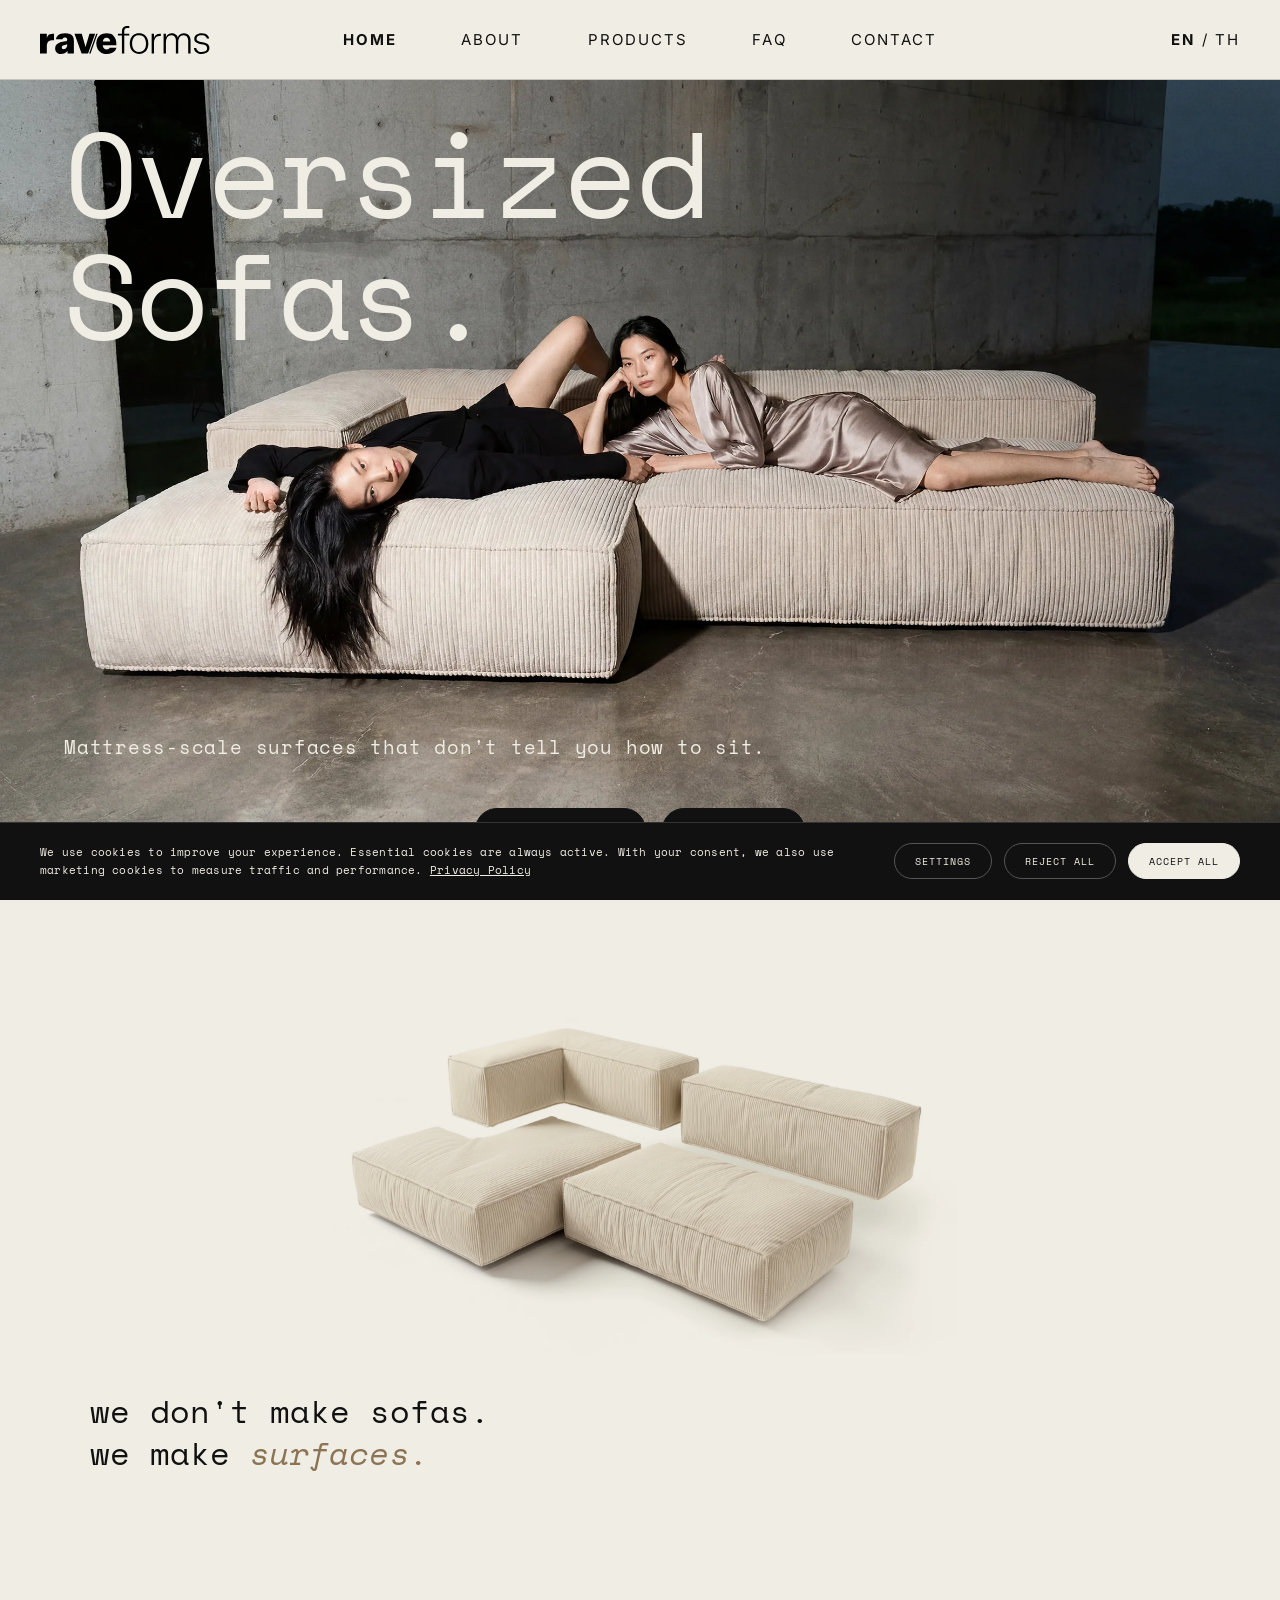
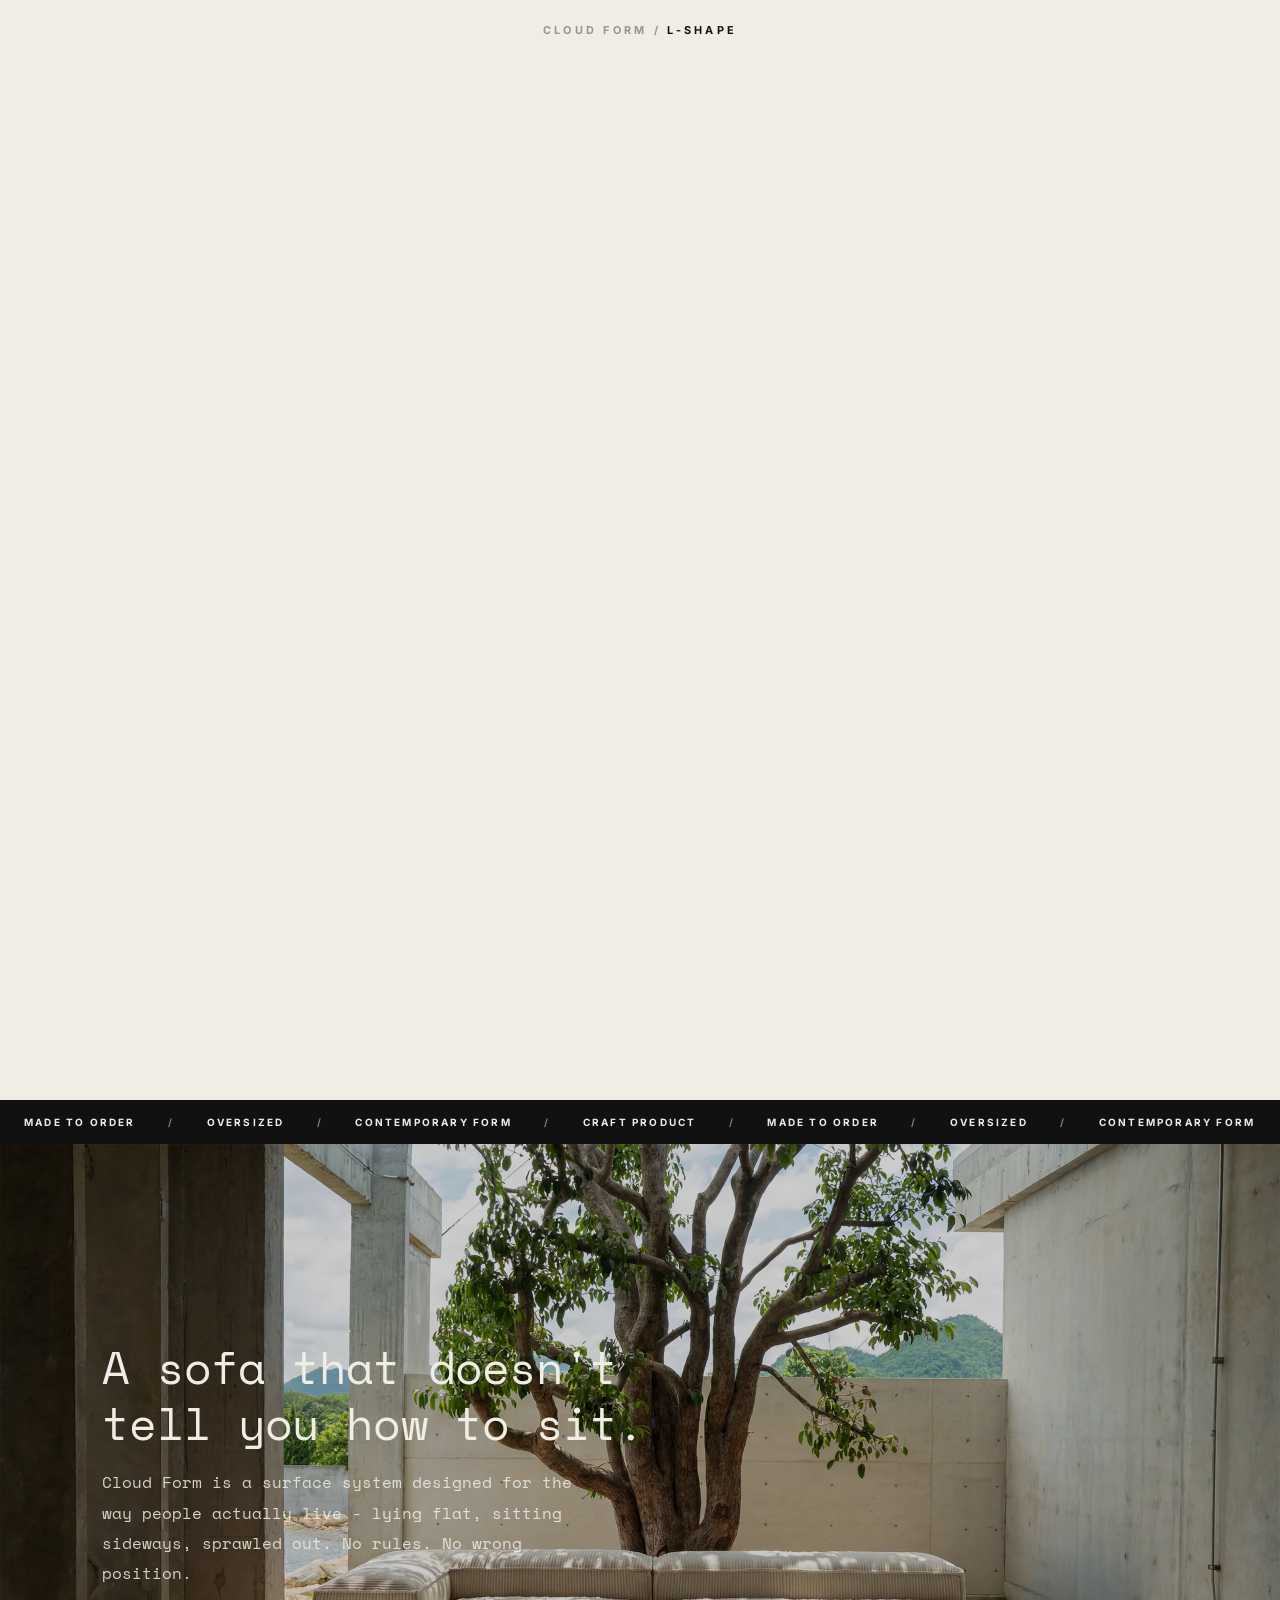
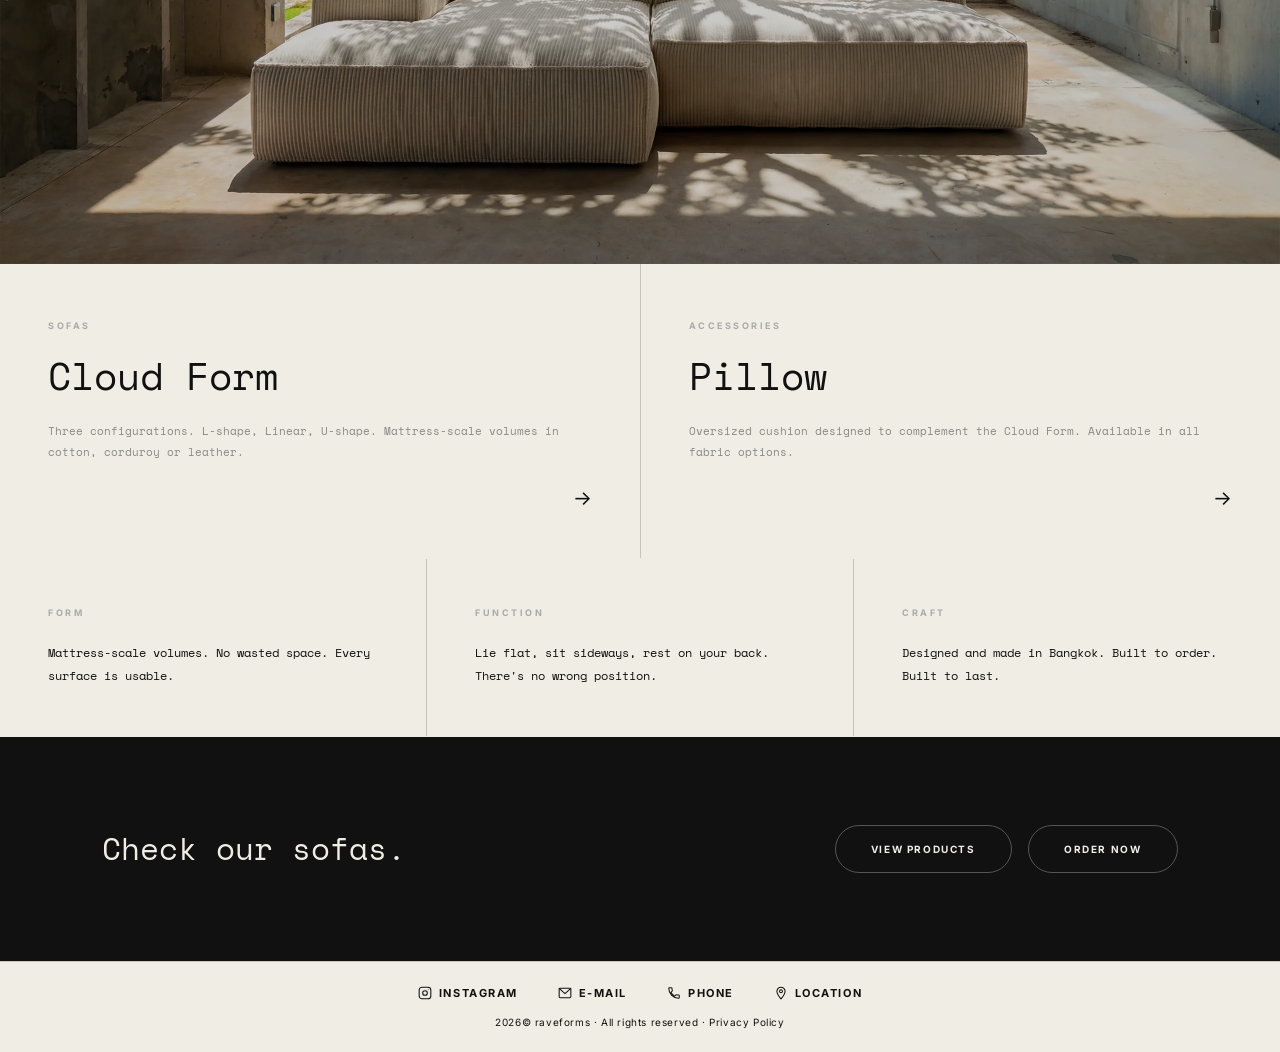
==== commit 6d9fb226: "ok" ====
--- a/index.html
+++ b/index.html
@@ -5,6 +5,17 @@
   <meta name="viewport" content="width=device-width, initial-scale=1.0, maximum-scale=1.0">
   <title>raveforms - Oversized Sofas</title>
   <meta name="description" content="Oversized Sofas made to order in Bangkok. Cloud Form by raveforms - a modular surface system in L-shape, Linear and U-shape configurations, in cotton, corduroy or leather.">
+  <meta property="og:type" content="website">
+  <meta property="og:url" content="https://raveforms.com/">
+  <meta property="og:title" content="raveforms - Oversized Sofas">
+  <meta property="og:description" content="Oversized Sofas made to order in Bangkok. Cloud Form by raveforms - a modular surface system in L-shape, Linear and U-shape configurations, in cotton, corduroy or leather.">
+  <meta property="og:image" content="https://raveforms.com/images/og-image.jpg">
+  <meta property="og:image:width" content="1200">
+  <meta property="og:image:height" content="630">
+  <meta name="twitter:card" content="summary_large_image">
+  <meta name="twitter:title" content="raveforms - Oversized Sofas">
+  <meta name="twitter:description" content="Oversized Sofas made to order in Bangkok. Cloud Form by raveforms - a modular surface system in L-shape, Linear and U-shape configurations, in cotton, corduroy or leather.">
+  <meta name="twitter:image" content="https://raveforms.com/images/og-image.jpg">
   <link rel="icon" type="image/svg+xml" href="favicon.svg">
   <link rel="icon" type="image/png" href="favicon.png" sizes="32x32">
   <link rel="apple-touch-icon" href="apple-touch-icon.png">
@@ -28,24 +39,15 @@
       justify-content: flex-start;
       overflow: hidden;
     }
-    .hero-image::after {
-      content: '';
-      position: absolute;
-      inset: 0;
-      background: linear-gradient(to bottom, rgba(240,237,228,0.45) 0%, transparent 55%);
-      pointer-events: none;
-    }
     .hero-image-content {
-      position: relative;
-      z-index: 2;
-      padding: 3.5rem 5% 0;
+      padding: 2rem 5% 0;
       max-width: 900px;
     }
     .hero-image-headline {
       font-family: 'Space Mono', monospace;
-      font-size: clamp(42px, 8.5vw, 116px);
+      font-size: clamp(46px, 9.5vw, 132px);
       font-weight: 400;
-      color: #111;
+      color: #F0EDE4;
       line-height: 1;
       letter-spacing: -0.03em;
       margin-bottom: 1.5rem;
@@ -54,15 +56,15 @@
       font-family: 'Space Mono', monospace;
       font-size: clamp(13px, 1.5vw, 20px);
       font-weight: 400;
-      color: rgba(17, 17, 17, 0.8);
+      color: #F0EDE4;
       line-height: 1.55;
       letter-spacing: 0.04em;
-      max-width: 560px;
-    }
-    .hero-image-sub .sub-mobile { display: none; }
-    @media (max-width: 900px) {
-      .hero-image-sub .sub-desktop { display: none; }
-      .hero-image-sub .sub-mobile { display: inline; }
+      position: absolute;
+      bottom: calc(8rem + 10px);
+      top: auto;
+      left: 5%;
+      max-width: 720px;
+      z-index: 2;
     }
     .hero-image-buttons {
       position: absolute;
@@ -90,7 +92,17 @@
         padding-left: calc(1.25rem + 26px);
         max-width: 100%;
       }
-      .hero-image-sub { max-width: 100%; font-size: 18px; }
+      .hero-image-headline {
+        font-size: clamp(48px, 14vw, 90px);
+        line-height: 0.95;
+      }
+      .hero-image-headline .break-mobile { display: block; }
+      .hero-image-sub {
+        max-width: 100%;
+        font-size: 18px;
+        position: static;
+        color: #F0EDE4;
+      }
       .hero-image-buttons {
         bottom: 4rem;
         gap: 0.5rem;
@@ -484,8 +496,8 @@
   <!-- HERO IMAGE -->
   <section class="hero-image" aria-label="Oversized sofas by raveforms">
     <div class="hero-image-content">
-      <h2 class="hero-image-headline">Oversized Sofas.</h2>
-      <p class="hero-image-sub"><span class="sub-desktop">Mattress-scale surfaces built around how <span style="white-space: nowrap;">you actually rest. Made to order in Bangkok.</span></span><span class="sub-mobile">Mattress-scale surfaces. <span style="white-space: nowrap;">Made to order in Bangkok.</span></span></p>
+      <h2 class="hero-image-headline">Oversized<span class="break-mobile"> Sofas.</span></h2>
+      <p class="hero-image-sub">Mattress-scale surfaces that don't tell you how to sit.</p>
     </div>
     <div class="hero-image-buttons">
       <a href="products.html" class="btn-on-light">View products</a>
@@ -564,7 +576,7 @@
     </div>
 
     <div class="cta-band">
-      <h3>Ready to configure<br>your form?</h3>
+      <h3>Check our sofas.</h3>
       <div class="cta-band-btns">
         <a href="products.html" class="btn-dark-outline">View products</a>
         <a href="contact.html" class="btn-dark-outline">Order now</a>
--- a/style.css
+++ b/style.css
@@ -318,6 +318,13 @@
   ul.nav-links > li.active > a {
     font-weight: 400 !important;
   }
+  /* Active item should also show cream text on hover/press (was inheriting #111 from desktop .active rule) */
+  ul.nav-links > li.active > a:hover,
+  ul.nav-links > li.active > a:active,
+  ul.nav-links > li.active > a:focus {
+    background: #111 !important;
+    color: #F0EDE4 !important;
+  }
 
   /* Products submenu */
   #prod-menu {
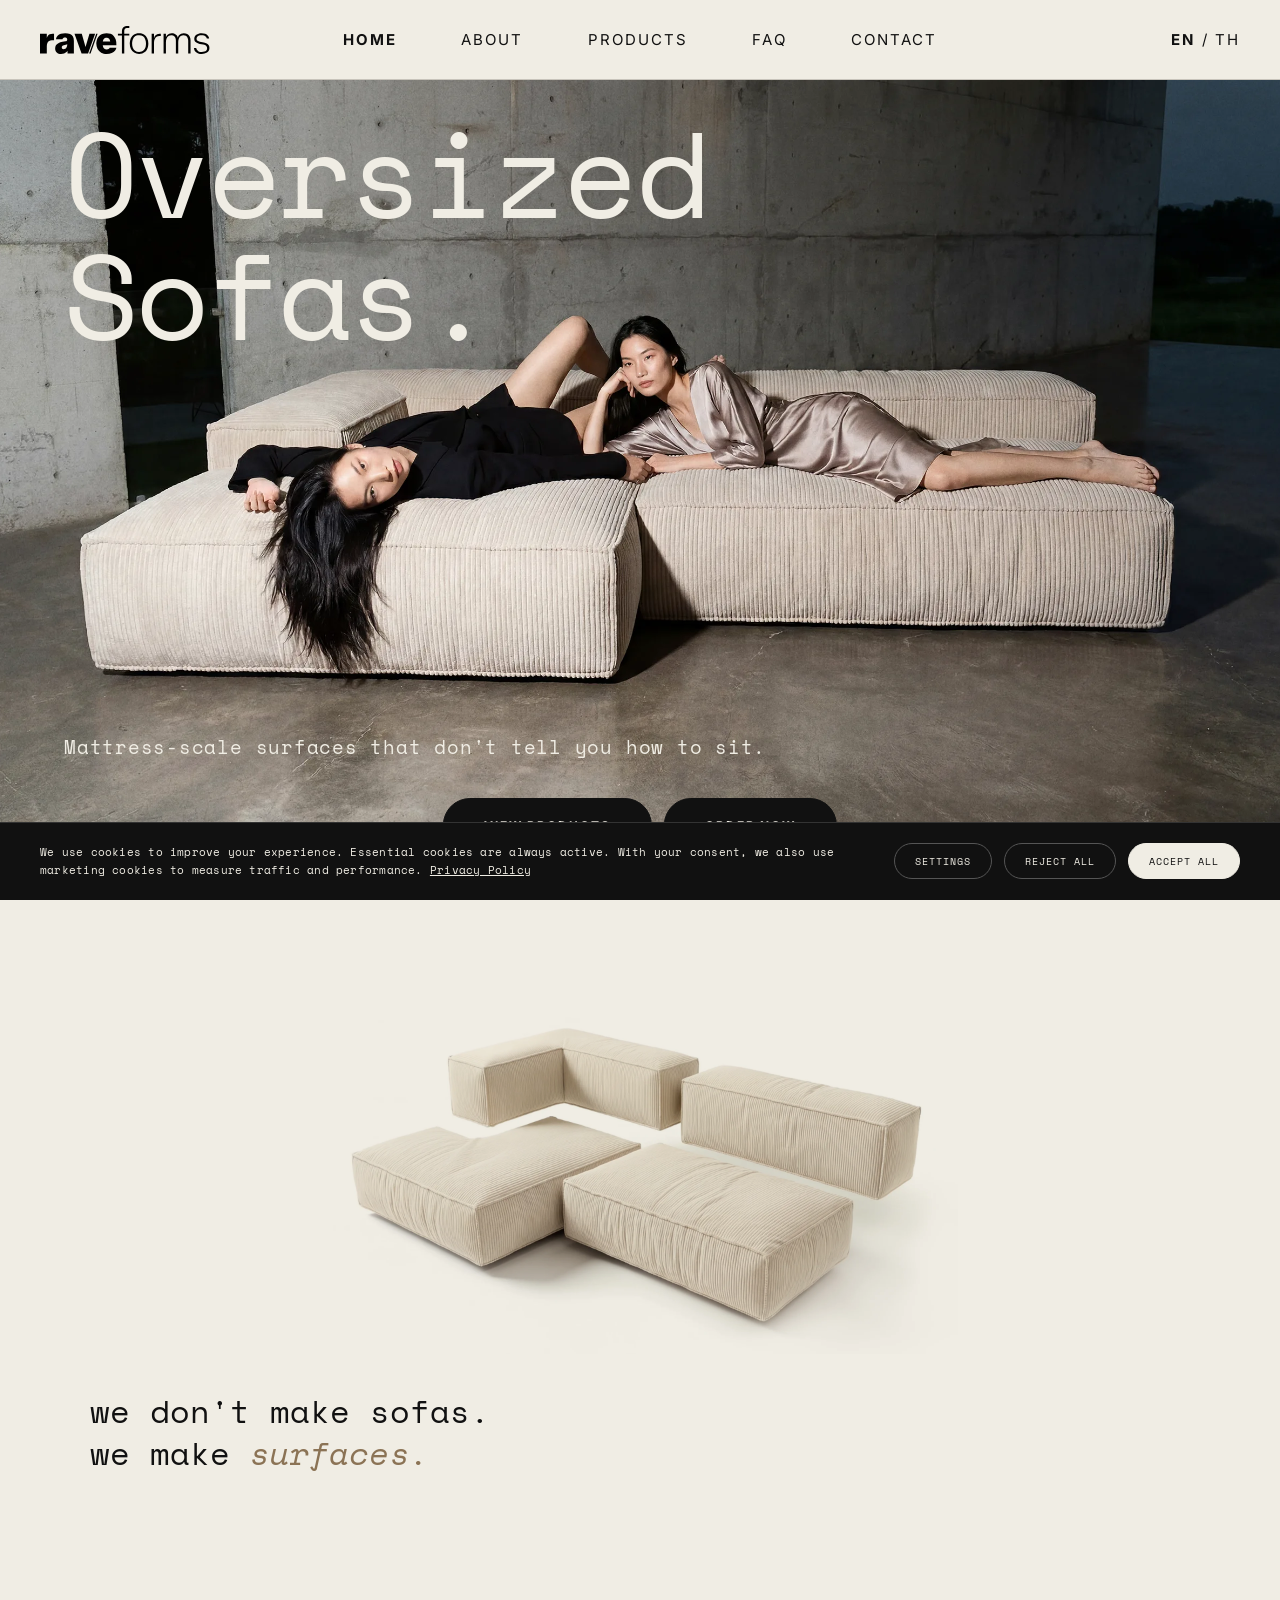
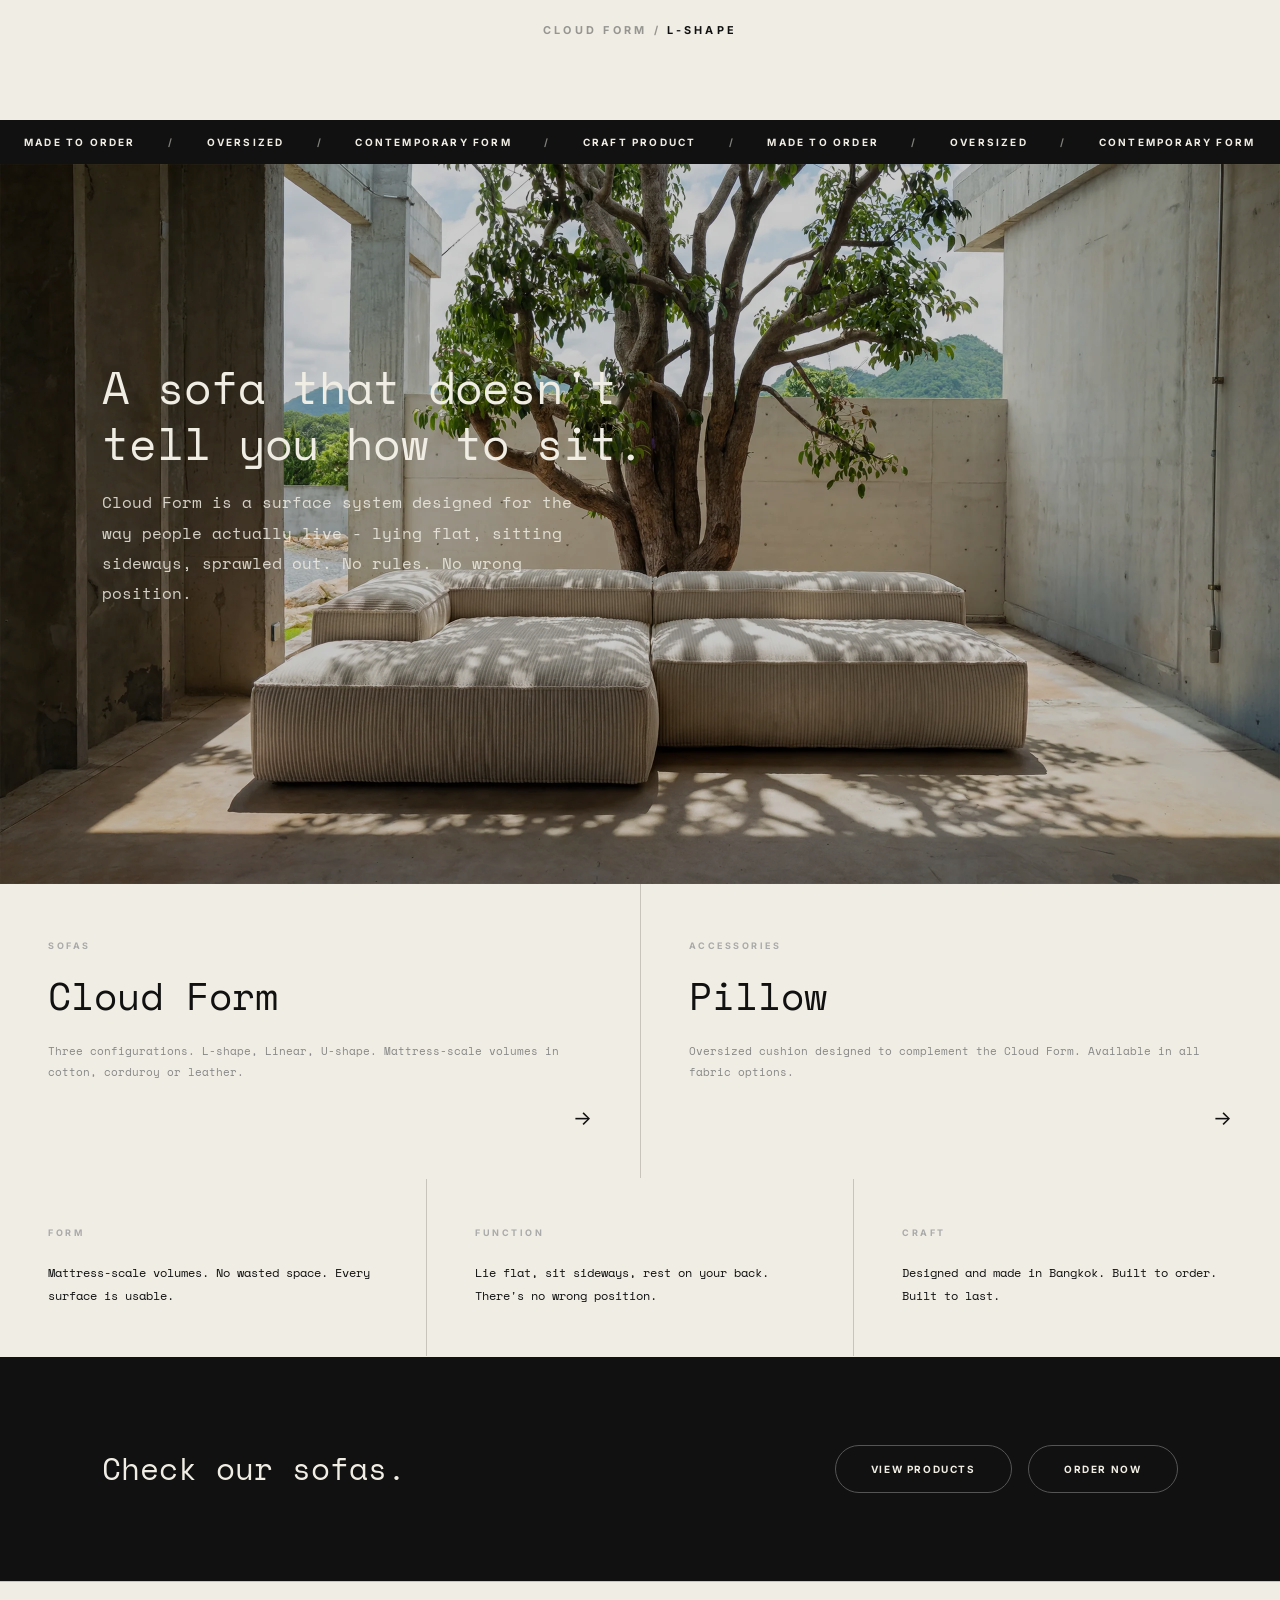
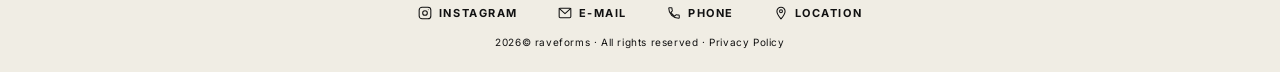
==== commit b32dec3f: "ok" ====
--- a/index.html
+++ b/index.html
@@ -72,15 +72,21 @@
       left: 50%;
       transform: translateX(-50%);
       display: flex;
-      gap: 1rem;
+      gap: 0.75rem;
       z-index: 2;
       flex-wrap: wrap;
       justify-content: center;
     }
+    .hero-image-buttons .btn-on-light {
+      height: 54px;
+      padding: 0 2.5rem;
+      font-size: 12px;
+      letter-spacing: 0.16em;
+    }
     @media (max-width: 900px) {
       .hero-image {
-        height: 133.33vw;
-        min-height: 480px;
+        height: calc(100vh - 56px);
+        min-height: 520px;
         background-image: url('images/raveforms_hero_mobile.webp');
         background-size: cover;
         background-position: center;
@@ -122,12 +128,9 @@
     /* ─── SCRUB SECTION ──────────────────────────────────── */
     .scrub-section {
       position: relative;
-      height: 200vh;
       margin-top: 0;
     }
     .scrub-sticky {
-      position: sticky;
-      top: 80px;
       height: calc(100vh - 80px);
       overflow: hidden;
       background: #F0EDE4;
@@ -135,7 +138,6 @@
       align-items: flex-start;
       justify-content: center;
       padding-top: 6rem;
-      z-index: 1;
     }
     #scrub-img {
       display: block;
@@ -419,9 +421,8 @@
       /* Animation/scrub mobile */
       #scrub-img { width: 90%; }
       .scrub-sticky {
-        top: 56px;
-        height: calc(100vh - 56px);
-        padding-top: 6rem;
+        height: 65vh;
+        padding-top: 4rem;
       }
       /* Cap-1 typewriter - below the sofa on mobile */
       .cap-1 {
@@ -433,7 +434,7 @@
       }
       .cap-1 p { font-size: clamp(15px, 5vw, 22px); line-height: 1.35; }
       /* Cap-3 "Cloud Form / L-SHAPE" - slightly higher on mobile */
-      .cap-3 { bottom: 18%; }
+      .cap-3 { bottom: 8%; }
       .cap-3 span { font-size: 10px; letter-spacing: 0.22em; }
 
       /* Landing content mobile */
@@ -712,8 +713,11 @@
 
   function prog(){
     var r = section.getBoundingClientRect();
-    var h = section.offsetHeight - window.innerHeight;
-    return Math.max(0,Math.min(1,-r.top/h));
+    var vh = window.innerHeight;
+    // Animation starts ~20% after section enters viewport, finishes when section is fully in view.
+    var scrolled = vh - r.top;
+    var startDelay = vh * 0.32;
+    return Math.max(0, Math.min(1, (scrolled - startDelay) / (vh - startDelay)));
   }
 
   function render(){
--- a/style.css
+++ b/style.css
@@ -11,6 +11,7 @@
   background: #F0EDE4;
   font-family: 'Inter', sans-serif;
   min-height: 100vh;
+  overflow-x: hidden;
 }
 
 .page {
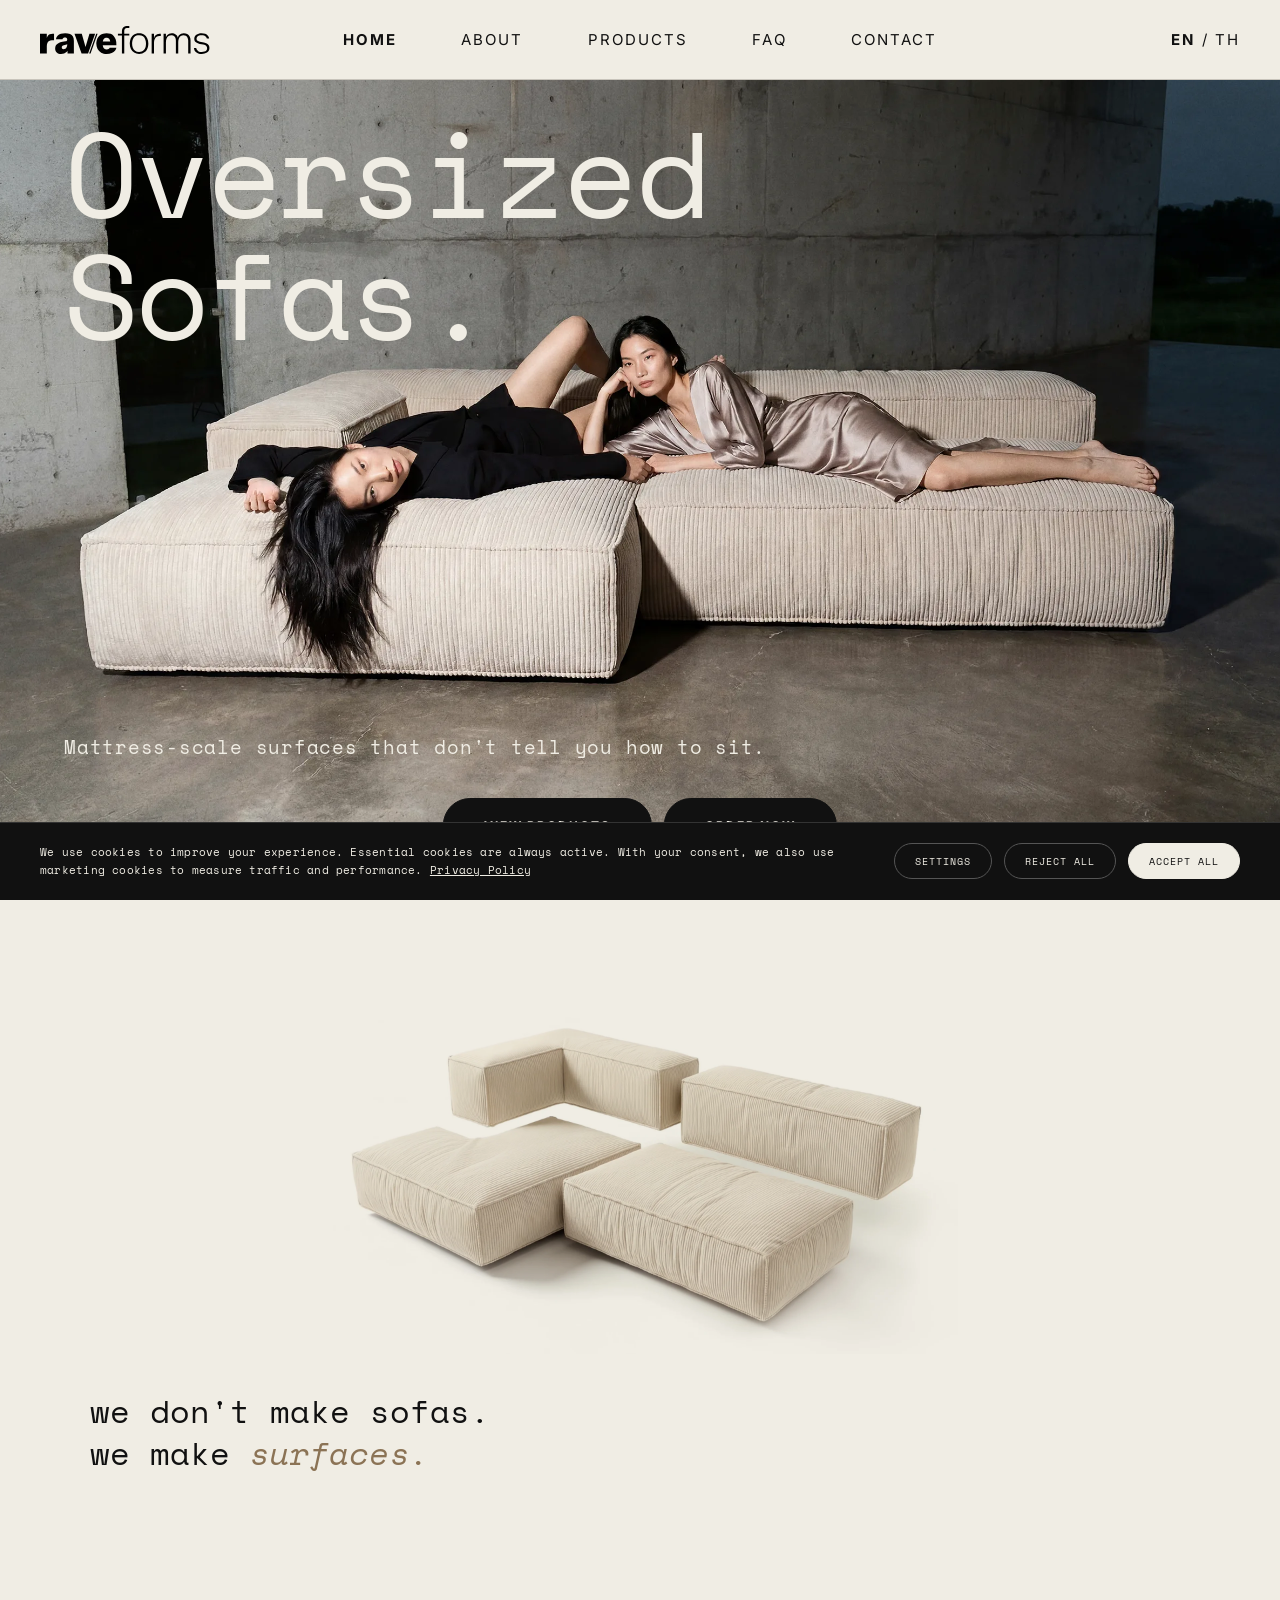
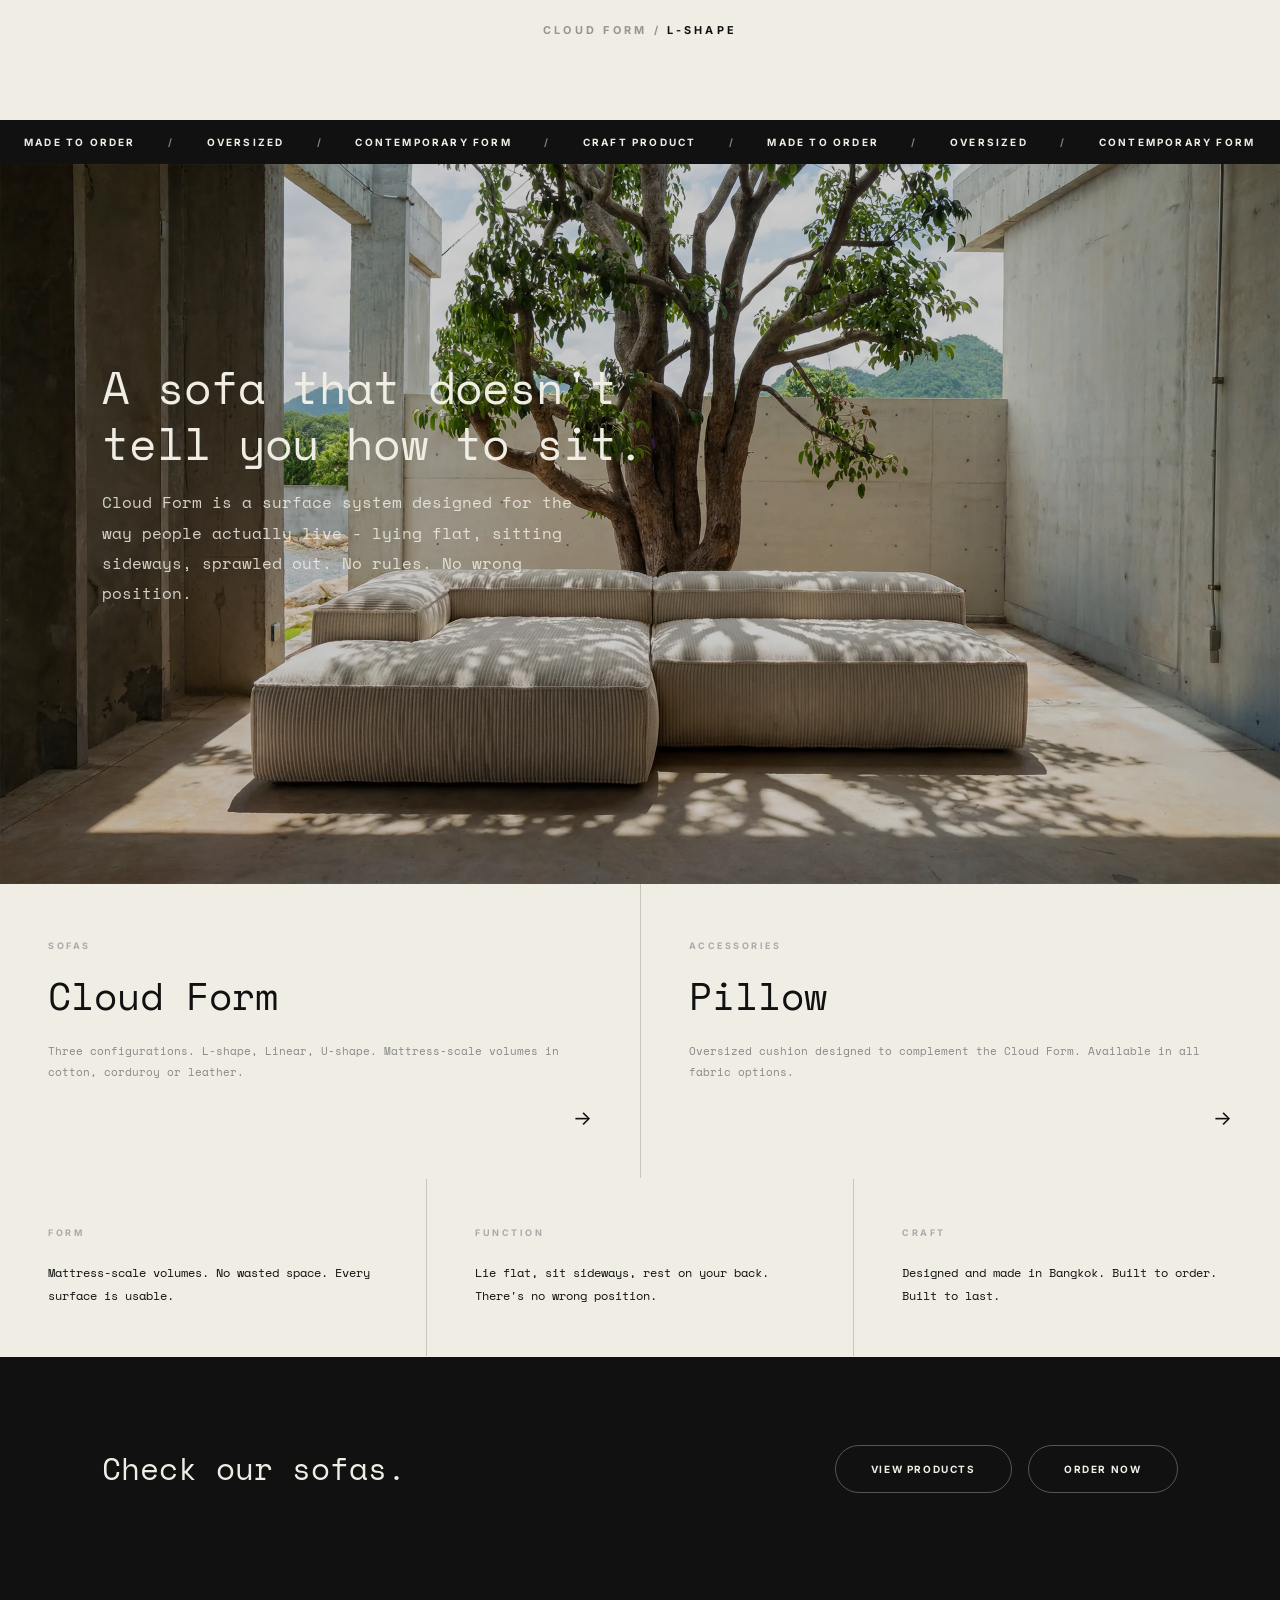
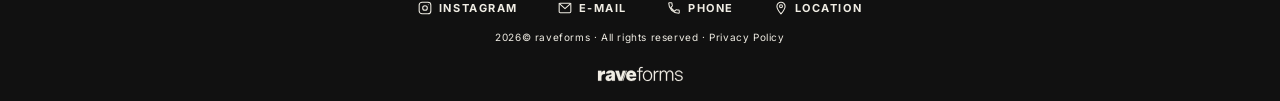
==== commit 27bb22e3: "ok" ====
--- a/index.html
+++ b/index.html
@@ -594,6 +594,7 @@
       <li><svg width="14" height="14" viewBox="0 0 24 24" fill="none" stroke="#111" stroke-width="1.8" stroke-linecap="round" stroke-linejoin="round"><path d="M12 2C8.13 2 5 5.13 5 9c0 5.25 7 13 7 13s7-7.75 7-13c0-3.87-3.13-7-7-7z"/><circle cx="12" cy="9" r="2.5"/></svg><a href="https://maps.app.goo.gl/edBnxW2e9k4XNzD27" target="_blank" rel="noopener" style="text-decoration:none;color:inherit;">Location</a></li>
     </ul>
     <span class="footer-copy">2026&copy; raveforms &middot; All rights reserved &middot; <a href="privacy.html" style="color:inherit;text-decoration:none;">Privacy Policy</a></span>
+    <svg class="footer-logo" xmlns="http://www.w3.org/2000/svg" viewBox="0 0 499.46 82.54" aria-label="raveforms"><path d="M28.52 24.43c-2.53 1.17-4.57 3-6.12 5.5-.9 1.44-1.67 3.15-2.32 5.09V22.67H0v58.28h20.07V59.41c0-3.78.57-6.97 1.7-9.58s2.82-4.59 5.05-5.95q3.345-2.04 8.22-2.04h6.35V22.68h-3.86c-3.48 0-6.48.59-9.01 1.76Zm59.98-.9c-3.82-1.62-8.52-2.44-14.12-2.44-4.69 0-8.98.57-12.87 1.7s-7.13 3-9.69 5.61c-2.57 2.61-4.2 6.07-4.88 10.37h19.39c.3-1.81 1.15-3.04 2.55-3.68s3.08-.96 5.05-.96c1.28 0 2.4.21 3.34.62.94.42 1.68 1.04 2.21 1.87s.79 1.85.79 3.06v.11c0 1.44-.42 2.59-1.25 3.46s-2.12 1.49-3.86 1.87l-8.73 1.59c-4.99.91-9.09 2.23-12.3 3.97s-5.6 3.87-7.14 6.41c-1.55 2.53-2.32 5.58-2.32 9.13q0 7.26 4.71 11.79c3.14 3.02 7.39 4.54 12.76 4.54 3.25 0 6.2-.47 8.84-1.42a21.3 21.3 0 0 0 7.14-4.25c1.15-1.02 2.16-2.23 3.06-3.58v7.67h18.71V44.01c0-5.29-.95-9.62-2.83-12.98-1.89-3.36-4.74-5.86-8.56-7.48Zm-8.22 31.35c0 1.51-.23 3.06-.68 4.65s-1.12 3.06-1.98 4.42a10.3 10.3 0 0 1-3.34 3.29c-1.36.83-2.91 1.25-4.65 1.25s-2.99-.43-3.97-1.3q-1.47-1.305-1.47-4.14c0-1.51.53-2.81 1.59-3.91q1.59-1.65 4.65-2.55L75.87 55c2-.64 3.47-1.16 4.42-1.56v1.45Zm65.53-32.2-11.6 39.2-11.07-39.2h-21.43l20.86 58.28h19.1l20.84-58.28zm71.38 6.52q-3.915-4.14-9.3-6.12c-3.59-1.32-7.5-1.98-11.74-1.98-3.55 0-6.9.49-10.03 1.47-3.14.98-5.94 2.4-8.39 4.25a27.7 27.7 0 0 0-6.29 6.58c-1.74 2.53-3.08 5.35-4.03 8.45s-1.42 6.43-1.42 9.98c0 5.9 1.26 11.15 3.8 15.76 2.53 4.61 6.08 8.26 10.66 10.94 4.57 2.68 9.85 4.03 15.82 4.03s11.02-.89 15.14-2.67 7.33-4.06 9.64-6.86c2.3-2.8 3.69-5.74 4.14-8.84h-19.73c-.68 1.59-1.8 2.78-3.34 3.57-1.55.79-3.34 1.19-5.39 1.19-2.8 0-5.08-.66-6.86-1.98s-3.08-3.27-3.91-5.84c-.45-1.39-.77-2.95-.97-4.65h40.21c.15-6.42-.49-11.89-1.93-16.38-1.44-4.5-3.46-8.12-6.07-10.89Zm-31.98 16.38c.3-1.66.73-3.16 1.31-4.48.6-1.4 1.36-2.57 2.27-3.52.91-.94 1.96-1.66 3.17-2.15s2.57-.74 4.08-.74c1.36 0 2.63.17 3.8.51s2.23.93 3.17 1.76 1.76 1.95 2.44 3.34c.68 1.4 1.17 3.16 1.47 5.27h-21.71Zm62.82-43.71c-2.08 1.25-3.69 2.97-4.82 5.16s-1.7 4.65-1.7 7.37v8.28h-11.79v5.56h11.79v52.72h6.92V28.23h14.85v-5.56h-14.85v-8.5q0-3.735 2.1-6.18c1.4-1.62 3.23-2.44 5.5-2.44h7.26V0h-8.16c-2.65 0-5.01.62-7.09 1.87Zm97.29 22.28c-2.31.98-4.31 2.57-6.01 4.76-1.4 1.8-2.47 4.15-3.23 7.02V22.67h-6.92v58.28h6.92V48.64q0-5.445 1.98-9.75c1.32-2.87 3.17-5.16 5.56-6.86s5.16-2.55 8.33-2.55h4.2v-6.8h-3.63q-3.735 0-7.2 1.47m88.61-.45c-3.02-1.59-6.35-2.38-9.98-2.38-2.8 0-5.41.49-7.82 1.47-2.42.98-4.54 2.57-6.35 4.76-1.47 1.78-2.64 4.1-3.52 6.93-.73-2.91-1.84-5.27-3.34-7.04-1.85-2.19-4.04-3.76-6.58-4.71-2.53-.94-5.2-1.42-7.99-1.42-2.65 0-5.16.49-7.54 1.47s-4.46 2.48-6.24 4.48c-1.42 1.6-2.53 3.6-3.34 5.99V22.67h-6.92v58.28h6.92V48.07c0-4.23.66-7.9 1.98-11q1.98-4.65 5.67-7.26t8.79-2.61c5.1 0 6.31 1.3 8.96 3.91 2.64 2.61 3.97 6.75 3.97 12.42v37.42h6.92V47.27c0-4.08.64-7.61 1.93-10.6 1.28-2.98 3.1-5.31 5.44-6.97s5.1-2.5 8.28-2.5c2.42 0 4.67.59 6.75 1.76s3.76 2.97 5.05 5.39c1.28 2.42 1.93 5.52 1.93 9.3v37.3h6.92V42.06c0-4.46-.89-8.24-2.66-11.34-1.78-3.1-4.18-5.44-7.2-7.03Zm63.44 33.16c-1.4-2.15-3.33-3.89-5.78-5.21-2.46-1.32-5.24-2.29-8.33-2.89l-12.13-2.27c-2.57-.53-4.82-1.46-6.75-2.78s-2.89-3.46-2.89-6.41c0-2.42.7-4.38 2.1-5.9 1.4-1.51 3.21-2.62 5.44-3.34s4.59-1.08 7.09-1.08c2.79 0 5.27.4 7.43 1.19 2.15.79 3.93 1.91 5.33 3.35s2.4 3.21 3 5.33h6.8c-.38-3.25-1.61-6.03-3.69-8.33-2.08-2.31-4.72-4.08-7.94-5.33-3.21-1.25-6.79-1.87-10.71-1.87-3.17 0-6.07.4-8.67 1.19-2.61.79-4.88 1.91-6.8 3.34-1.93 1.44-3.42 3.14-4.48 5.1a13.2 13.2 0 0 0-1.59 6.35c0 4.16 1.32 7.52 3.97 10.09s6.65 4.35 12.02 5.33l10.32 1.93c4.46.91 7.5 2.42 9.13 4.54 1.62 2.12 2.44 4.27 2.44 6.46 0 2.57-.76 4.67-2.27 6.29-1.51 1.63-3.46 2.82-5.84 3.57-2.38.76-4.9 1.13-7.54 1.13-4.08 0-7.26-.6-9.52-1.81-2.27-1.21-3.89-2.74-4.88-4.59-.98-1.85-1.66-3.65-2.04-5.39h-6.8c.15 2.12.68 4.21 1.59 6.29q1.365 3.12 4.08 5.61c1.81 1.66 4.16 3 7.03 4.03 2.87 1.02 6.39 1.53 10.54 1.53 2.72 0 5.4-.32 8.05-.96q3.975-.96 7.2-3c3.225-2.04 3.89-3.16 5.22-5.39 1.32-2.23 1.98-4.93 1.98-8.11s-.7-5.84-2.1-7.99ZM306.6 25.17c-4.08-2.57-8.92-3.86-14.51-3.86-3.33 0-6.41.47-9.24 1.42s-5.37 2.31-7.6 4.08a25.9 25.9 0 0 0-5.73 6.41c-1.59 2.5-2.8 5.31-3.63 8.45s-1.25 6.52-1.25 10.15c0 6.05 1.13 11.36 3.4 15.93s5.46 8.15 9.58 10.71c4.12 2.57 8.94 3.86 14.46 3.86 3.32 0 6.41-.47 9.24-1.42s5.37-2.3 7.6-4.08 4.12-3.91 5.67-6.41 2.74-5.31 3.57-8.45 1.25-6.52 1.25-10.15c0-6.05-1.12-11.36-3.35-15.93s-5.39-8.14-9.47-10.71Zm5.15 34.19c-.49 2.46-1.27 4.72-2.32 6.8-1.06 2.08-2.4 3.89-4.03 5.44q-2.445 2.325-5.73 3.63c-2.19.87-4.72 1.3-7.6 1.3-4.76 0-8.66-1.15-11.68-3.46-3.02-2.3-5.25-5.35-6.69-9.13s-2.15-7.86-2.15-12.25c0-2.64.26-5.2.79-7.65.53-2.46 1.3-4.71 2.32-6.75s2.34-3.84 3.97-5.39c1.62-1.55 3.55-2.74 5.78-3.57s4.78-1.25 7.65-1.25c4.76 0 8.64 1.13 11.62 3.4s5.2 5.25 6.63 8.96c1.44 3.7 2.15 7.79 2.15 12.25 0 2.65-.25 5.2-.74 7.65ZM168.33 22.68h-2.55l-20.84 58.28h4.09l20.75-58.28z"/></svg>
   </footer>
 
 </div>
@@ -714,10 +715,13 @@
   function prog(){
     var r = section.getBoundingClientRect();
     var vh = window.innerHeight;
-    // Animation starts ~20% after section enters viewport, finishes when section is fully in view.
+    var isMobile = window.innerWidth <= 900;
+    // Animation starts ~32% after section enters viewport.
+    // Mobile finishes earlier (at 70% scrolled), desktop at 100% scrolled.
     var scrolled = vh - r.top;
     var startDelay = vh * 0.32;
-    return Math.max(0, Math.min(1, (scrolled - startDelay) / (vh - startDelay)));
+    var endPoint = isMobile ? vh * 0.70 : vh;
+    return Math.max(0, Math.min(1, (scrolled - startDelay) / (endPoint - startDelay)));
   }
 
   function render(){
--- a/style.css
+++ b/style.css
@@ -8,15 +8,17 @@
 
 /* ── Base ──────────────────────────────────────────────────── */
 body {
-  background: #F0EDE4;
+  background: #111;
   font-family: 'Inter', sans-serif;
   min-height: 100vh;
+  min-height: 100dvh;
   overflow-x: hidden;
 }
 
 .page {
   background: #F0EDE4;
   min-height: 100vh;
+  min-height: 100dvh;
   display: flex;
   flex-direction: column;
 }
@@ -109,18 +111,30 @@
 /* ── Footer ────────────────────────────────────────────────── */
 .footer, .hero-footer {
   display: flex; flex-direction: column; align-items: center; gap: 1rem;
-  padding: 1.5rem 2.5rem; border-top: 0.5px solid #C8C4BB;
+  padding: 1.25rem 2.5rem;
+  background: #111;
   opacity: 0; animation: fadeUp 0.7s ease forwards 1.4s;
 }
 .footer-links { display: flex; gap: 2.5rem; list-style: none; flex-wrap: wrap; justify-content: center; }
 .footer-links li {
   font-size: 11px; font-weight: 700; letter-spacing: 0.14em;
-  text-transform: uppercase; color: #111; cursor: pointer;
+  text-transform: uppercase; color: #F0EDE4; cursor: pointer;
   transition: opacity 0.2s; display: flex; align-items: center; gap: 7px;
   font-family: 'Inter', sans-serif;
 }
-.footer-links li:hover { opacity: 0.5; }
-.footer-copy { font-size: 10px; font-weight: 400; color: #111; text-align: center; letter-spacing: 0.06em; }
+.footer-links li:hover { opacity: 0.55; }
+.footer svg, .hero-footer svg { stroke: #F0EDE4; }
+.footer svg circle[fill], .hero-footer svg circle[fill] { fill: #F0EDE4; }
+.footer-copy { font-size: 10px; font-weight: 400; color: #F0EDE4; text-align: center; letter-spacing: 0.06em; }
+.footer-logo {
+  display: block;
+  height: 14px;
+  width: auto;
+  fill: #F0EDE4;
+  opacity: 1;
+  margin-top: 0.5rem;
+  overflow: visible;
+}
 
 /* ── Animations ────────────────────────────────────────────── */
 @keyframes fadeDown { from { opacity: 0; transform: translateY(-10px); } to { opacity: 1; transform: translateY(0); } }
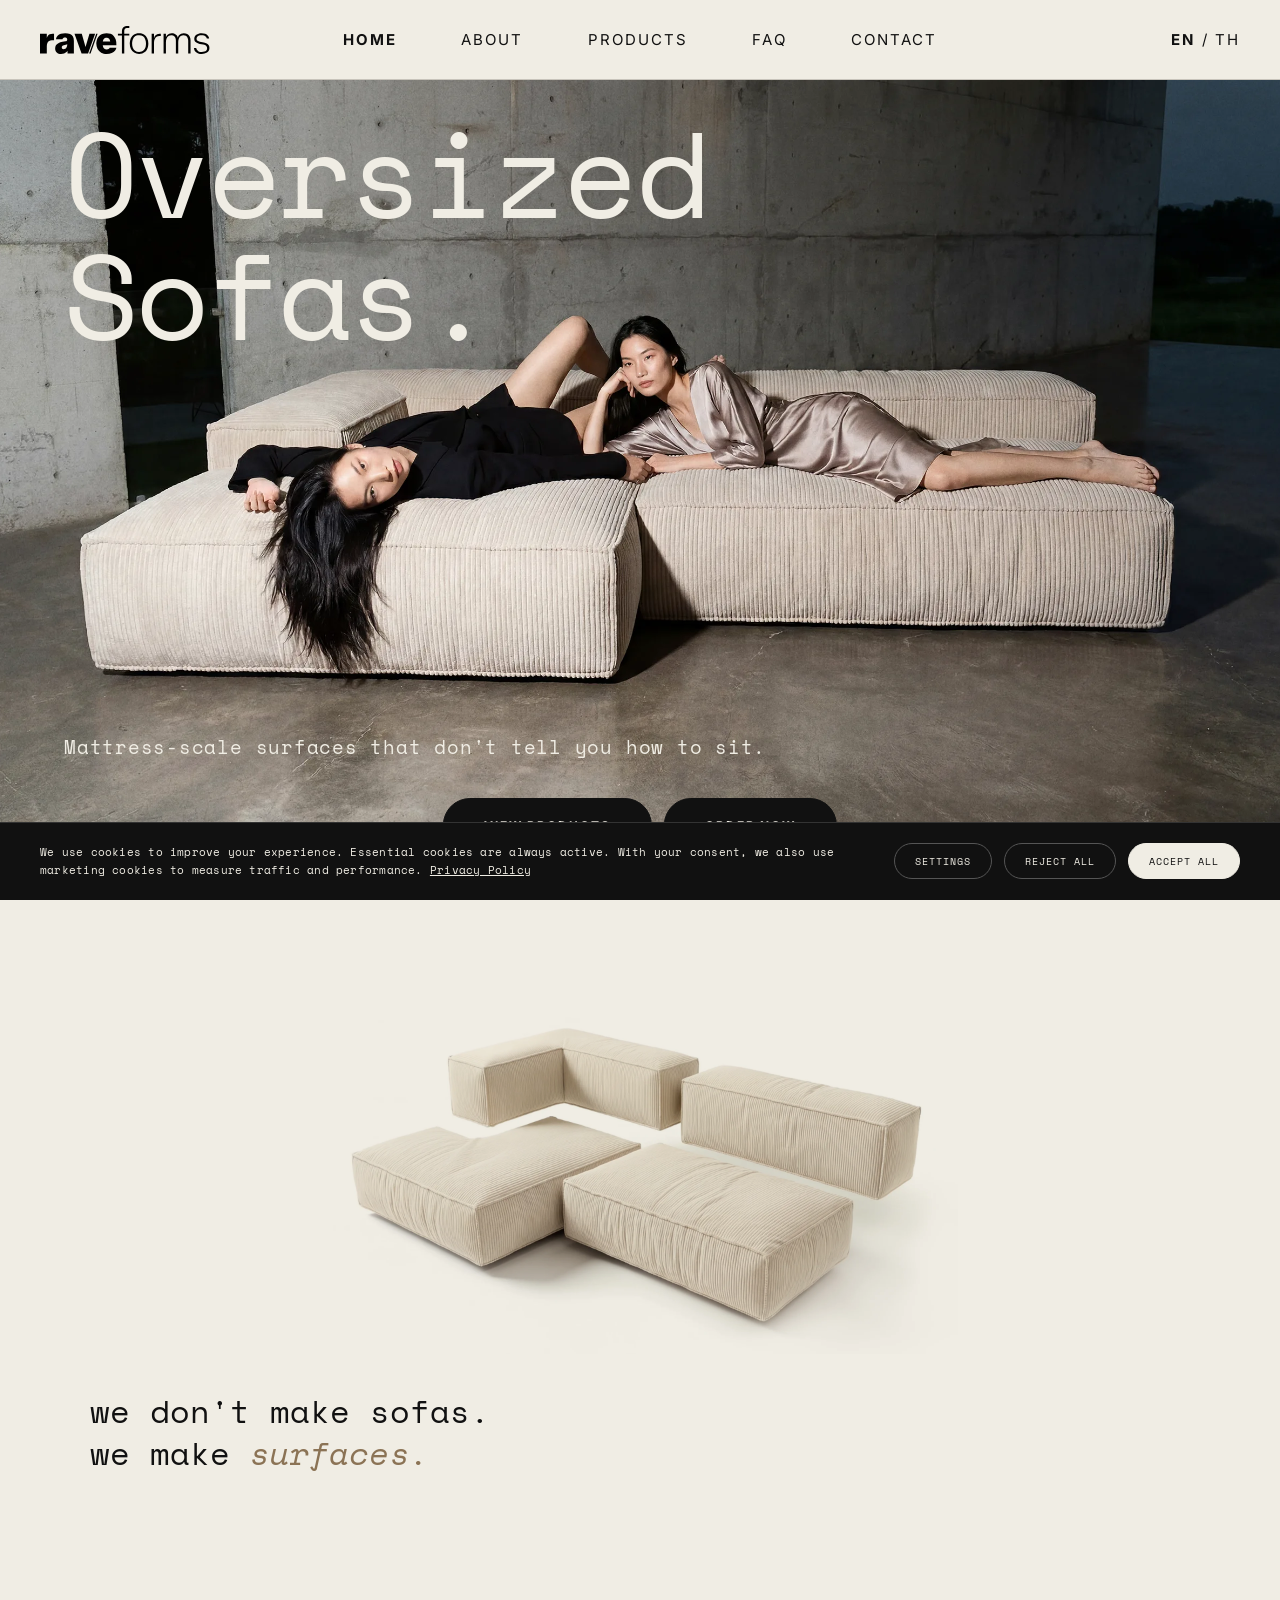
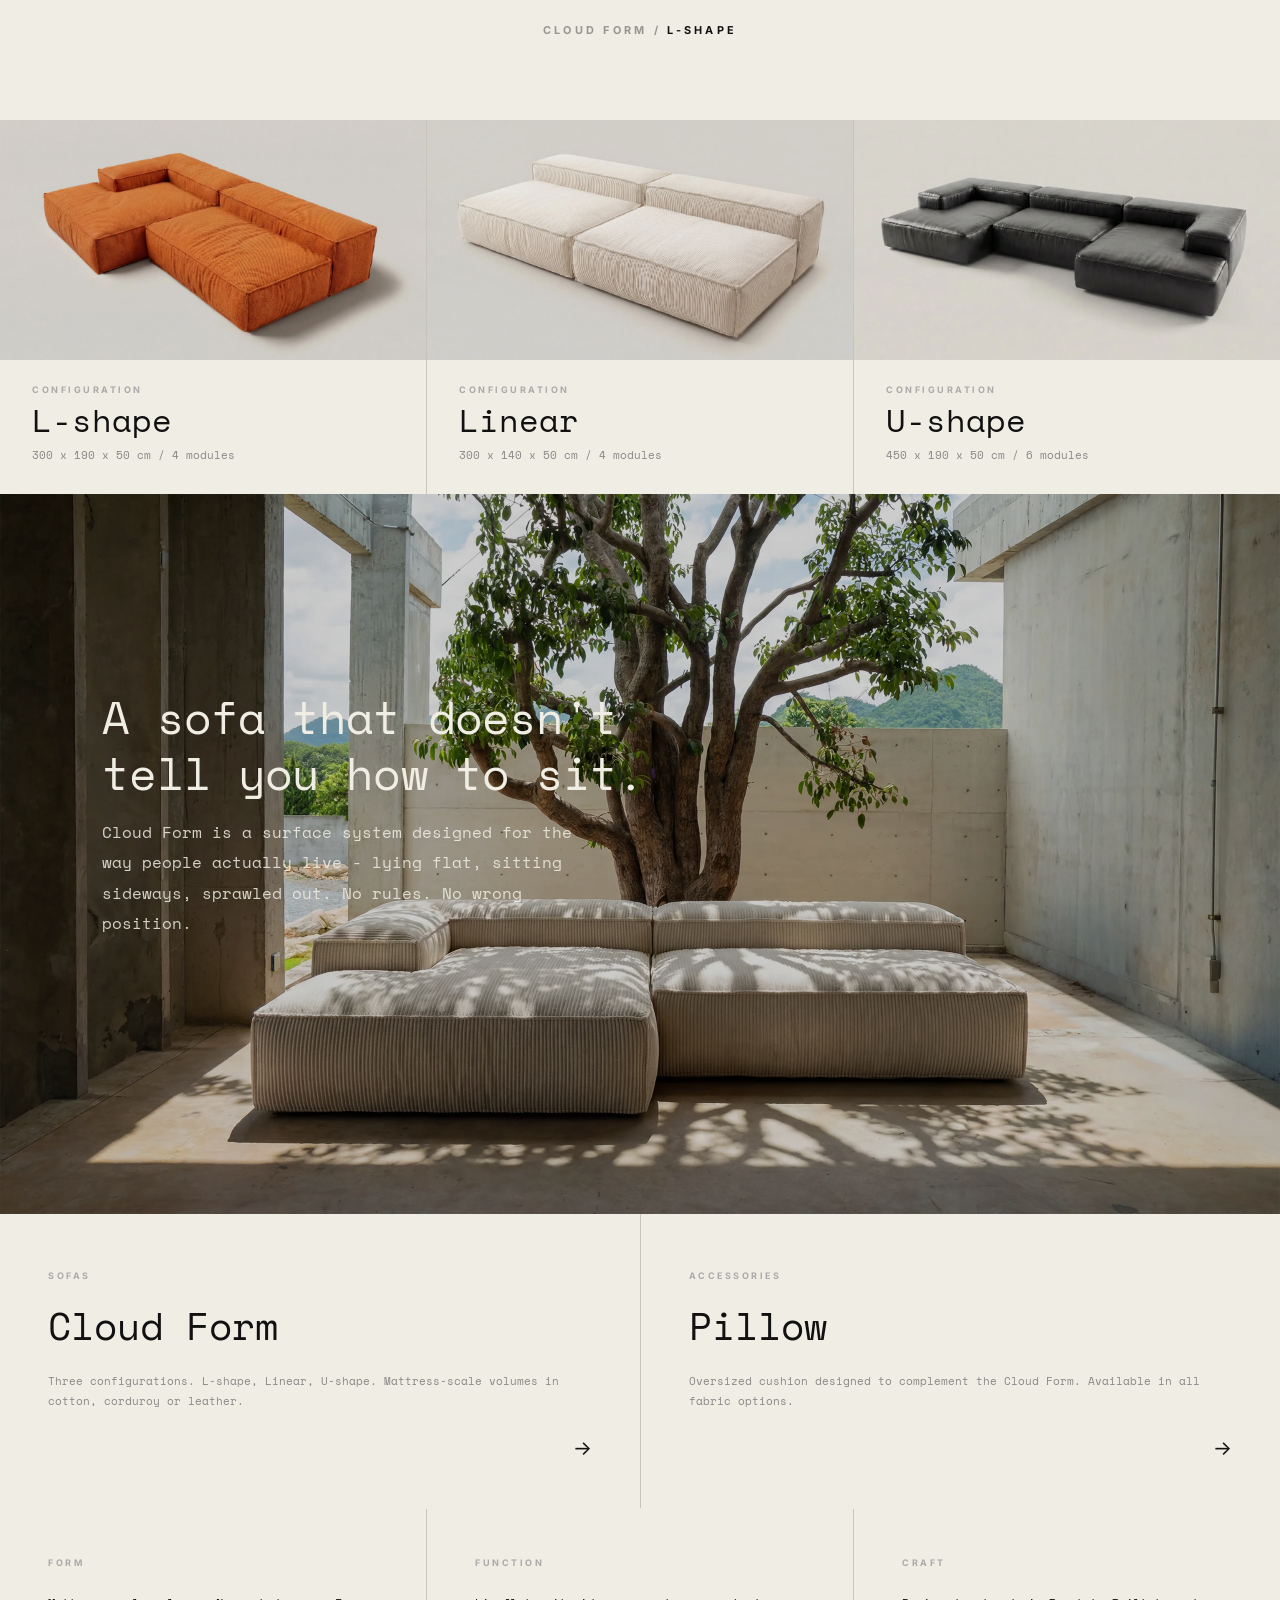
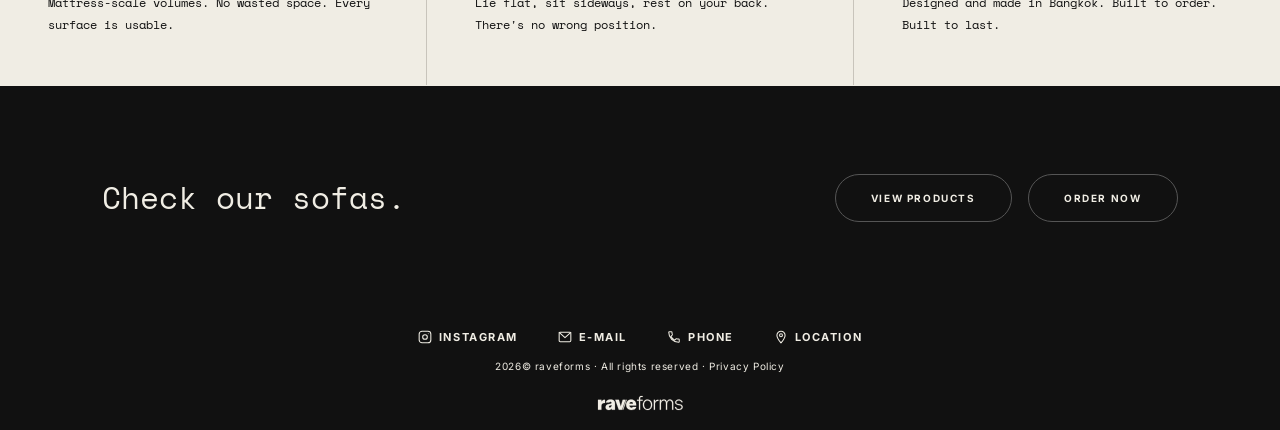
==== commit 1bb522fa: "ok" ====
--- a/index.html
+++ b/index.html
@@ -277,26 +277,59 @@
       line-height: 1.9; max-width: 480px;
     }
 
-    .marquee-wrap {
+    .model-gallery {
+      display: grid;
+      grid-template-columns: repeat(3, 1fr);
+      gap: 1px;
+      background: #C8C4BB;
+    }
+    .model-card {
+      background: #F0EDE4;
+      display: flex; flex-direction: column;
+      text-decoration: none; color: inherit;
       overflow: hidden;
-      background: #111;
-      padding: 1rem 0;
-    }
-    .marquee-track {
-      display: flex; width: max-content;
-      animation: marquee 45s linear infinite;
-    }
-    @keyframes marquee {
-      from { transform: translateX(0); }
-      to   { transform: translateX(-50%); }
-    }
-    .marquee-item {
+      transition: background 0.25s ease;
+    }
+    .model-card-image {
+      width: 100%;
+      aspect-ratio: 16 / 9;
+      overflow: hidden; background: #F0EDE4;
+    }
+    .model-card-image img {
+      width: 100%; height: 100%;
+      object-fit: cover; display: block;
+      transition: transform 0.4s ease;
+    }
+    .model-card:hover { background: #111; }
+    .model-card:hover .model-card-image img { transform: scale(1.04); }
+    .model-card:hover .model-card-label { color: #F0EDE4; opacity: 1; }
+    .model-card:hover .model-card-name { color: #F0EDE4; }
+    .model-card:hover .model-card-meta { color: #F0EDE4; opacity: 0.7; }
+    .model-card-info {
+      padding: 1.5rem 2rem 1.75rem;
+      display: flex; flex-direction: column; gap: 0.5rem;
+    }
+    .model-card-label {
       font-family: 'Inter', sans-serif;
-      font-size: 10px; font-weight: 700;
-      letter-spacing: 0.22em; text-transform: uppercase;
-      color: #F0EDE4; padding: 0 1.5rem; white-space: nowrap;
-    }
-    .marquee-sep { opacity: 0.5; padding: 0; }
+      font-size: 9px; font-weight: 700;
+      letter-spacing: 0.28em; text-transform: uppercase; color: #aaa;
+      transition: color 0.25s ease, opacity 0.25s ease;
+    }
+    .model-card-name {
+      font-family: 'Space Mono', monospace;
+      font-size: clamp(20px, 2.5vw, 32px);
+      font-weight: 400; color: #111; line-height: 1.1;
+      transition: color 0.25s ease;
+    }
+    .model-card-meta {
+      font-family: 'Space Mono', monospace;
+      font-size: 11px; color: #888; line-height: 1.8;
+      transition: color 0.25s ease, opacity 0.25s ease;
+    }
+    @media (max-width: 900px) {
+      .model-gallery { grid-template-columns: 1fr; }
+      .model-card-info { padding: 1.25rem 1.5rem 1.5rem; }
+    }
 
     .product-strip {
       display: grid; grid-template-columns: 1fr 1fr;
@@ -530,13 +563,31 @@
   <!-- LANDING CONTENT -->
   <div class="landing-content">
 
-    <div class="marquee-wrap">
-      <div class="marquee-track">
-        <span class="marquee-item">Made to order</span><span class="marquee-item marquee-sep">&nbsp;&nbsp;/&nbsp;&nbsp;</span><span class="marquee-item">Oversized</span><span class="marquee-item marquee-sep">&nbsp;&nbsp;/&nbsp;&nbsp;</span><span class="marquee-item">Contemporary Form</span><span class="marquee-item marquee-sep">&nbsp;&nbsp;/&nbsp;&nbsp;</span><span class="marquee-item">Craft Product</span><span class="marquee-item marquee-sep">&nbsp;&nbsp;/&nbsp;&nbsp;</span>
-        <span class="marquee-item">Made to order</span><span class="marquee-item marquee-sep">&nbsp;&nbsp;/&nbsp;&nbsp;</span><span class="marquee-item">Oversized</span><span class="marquee-item marquee-sep">&nbsp;&nbsp;/&nbsp;&nbsp;</span><span class="marquee-item">Contemporary Form</span><span class="marquee-item marquee-sep">&nbsp;&nbsp;/&nbsp;&nbsp;</span><span class="marquee-item">Craft Product</span><span class="marquee-item marquee-sep">&nbsp;&nbsp;/&nbsp;&nbsp;</span>
-        <span class="marquee-item">Made to order</span><span class="marquee-item marquee-sep">&nbsp;&nbsp;/&nbsp;&nbsp;</span><span class="marquee-item">Oversized</span><span class="marquee-item marquee-sep">&nbsp;&nbsp;/&nbsp;&nbsp;</span><span class="marquee-item">Contemporary Form</span><span class="marquee-item marquee-sep">&nbsp;&nbsp;/&nbsp;&nbsp;</span><span class="marquee-item">Craft Product</span><span class="marquee-item marquee-sep">&nbsp;&nbsp;/&nbsp;&nbsp;</span>
-        <span class="marquee-item">Made to order</span><span class="marquee-item marquee-sep">&nbsp;&nbsp;/&nbsp;&nbsp;</span><span class="marquee-item">Oversized</span><span class="marquee-item marquee-sep">&nbsp;&nbsp;/&nbsp;&nbsp;</span><span class="marquee-item">Contemporary Form</span><span class="marquee-item marquee-sep">&nbsp;&nbsp;/&nbsp;&nbsp;</span><span class="marquee-item">Craft Product</span><span class="marquee-item marquee-sep">&nbsp;&nbsp;/&nbsp;&nbsp;</span>
-      </div>
+    <div class="model-gallery">
+      <a href="products.html#l-shape" class="model-card">
+        <div class="model-card-image"><img src="images/lshape_4.webp" alt="Cloud Form L-shape oversized modular sofa" loading="lazy"></div>
+        <div class="model-card-info">
+          <span class="model-card-label">Configuration</span>
+          <span class="model-card-name">L-shape</span>
+          <span class="model-card-meta">300 x 190 x 50 cm / 4 modules</span>
+        </div>
+      </a>
+      <a href="products.html#linear" class="model-card">
+        <div class="model-card-image"><img src="images/linear_2.webp" alt="Cloud Form Linear oversized modular sofa" loading="lazy"></div>
+        <div class="model-card-info">
+          <span class="model-card-label">Configuration</span>
+          <span class="model-card-name">Linear</span>
+          <span class="model-card-meta">300 x 140 x 50 cm / 4 modules</span>
+        </div>
+      </a>
+      <a href="products.html#u-shape" class="model-card">
+        <div class="model-card-image"><img src="images/ushape_3.webp" alt="Cloud Form U-shape oversized modular sofa" loading="lazy"></div>
+        <div class="model-card-info">
+          <span class="model-card-label">Configuration</span>
+          <span class="model-card-name">U-shape</span>
+          <span class="model-card-meta">450 x 190 x 50 cm / 6 modules</span>
+        </div>
+      </a>
     </div>
 
     <div class="hero-statement">
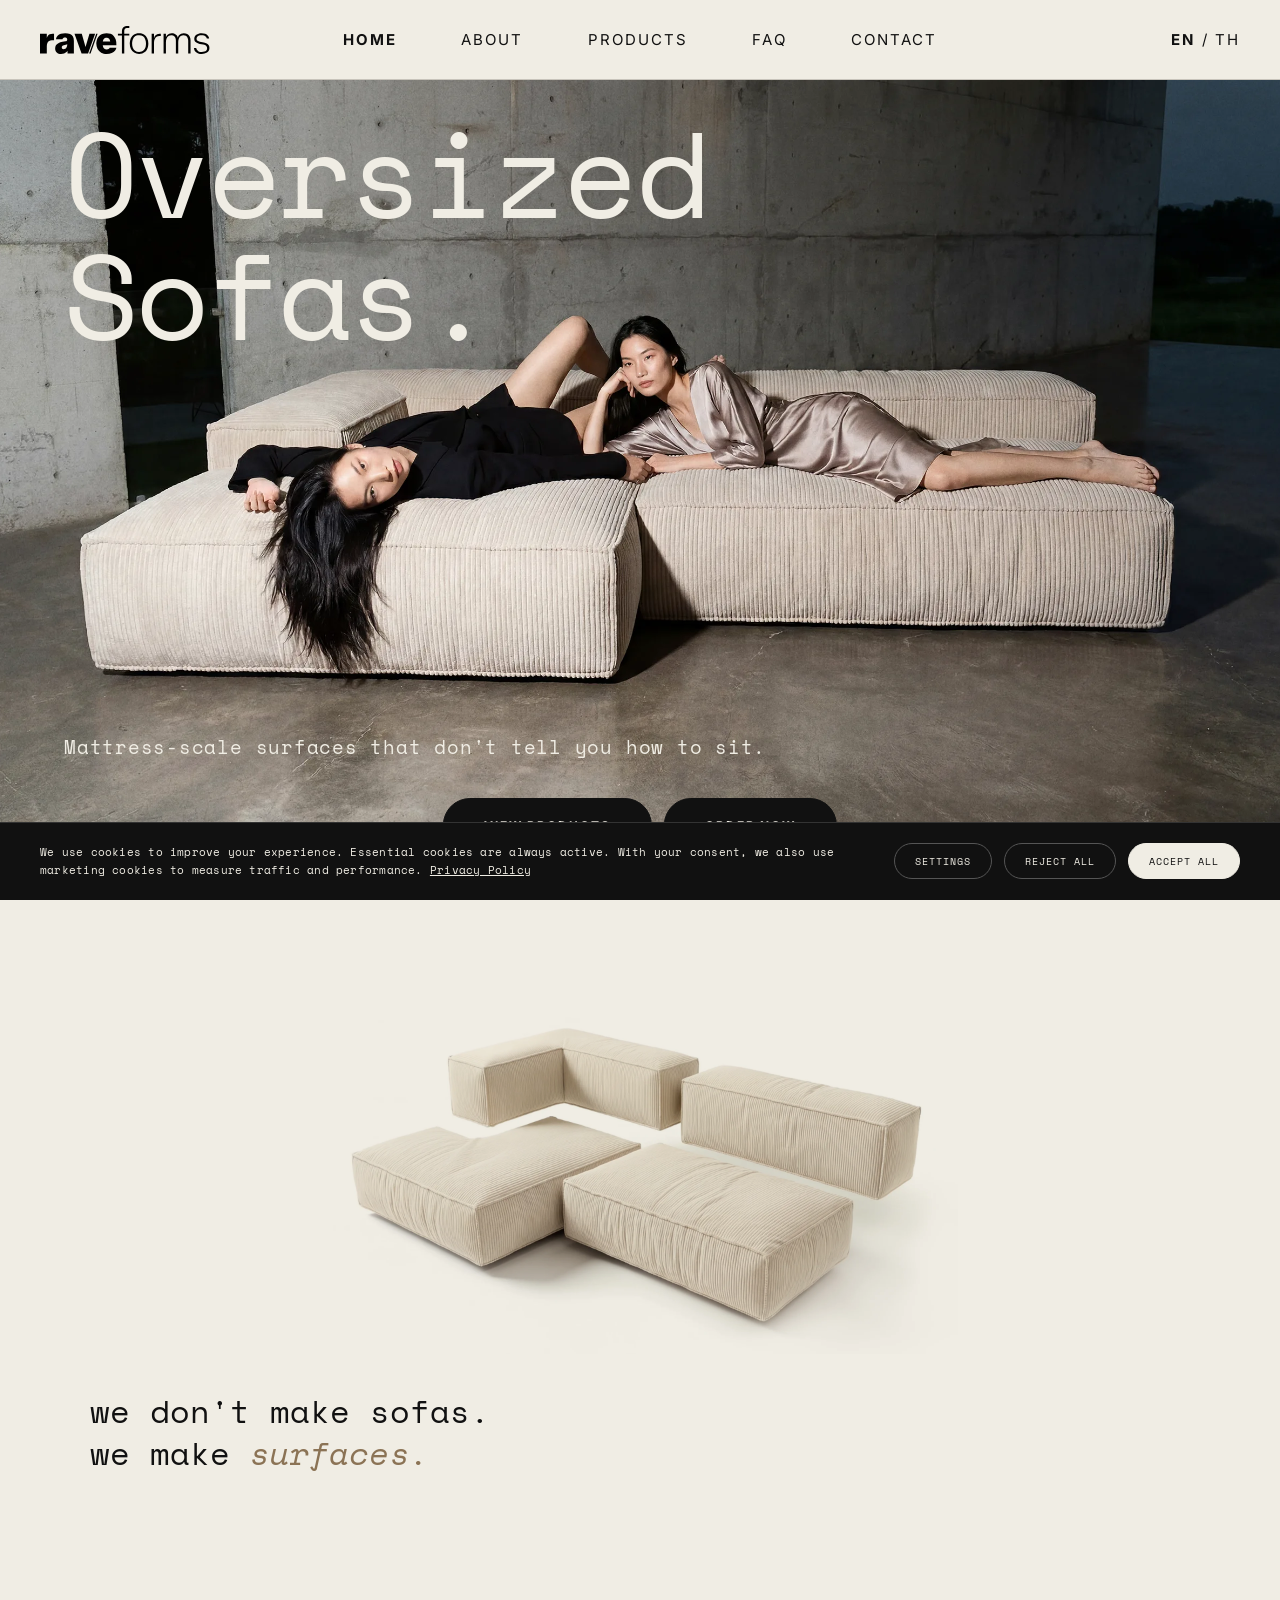
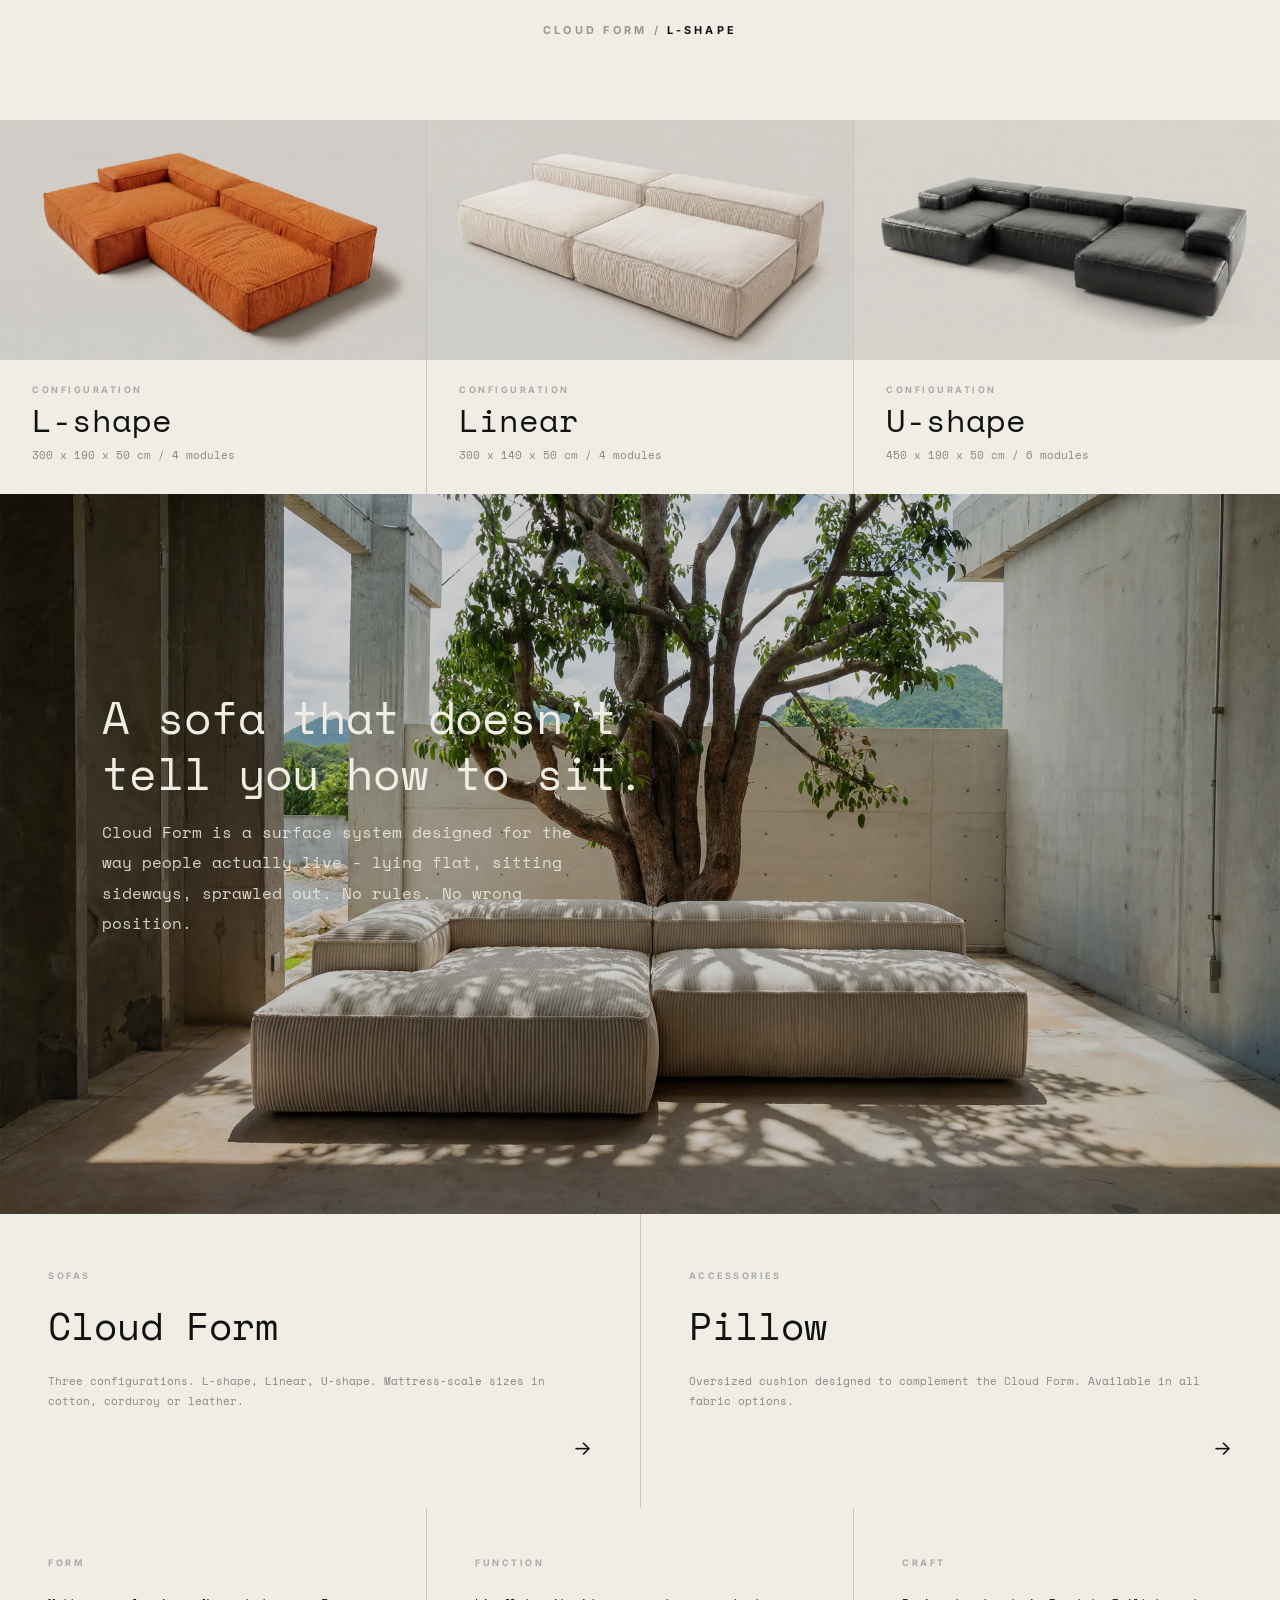
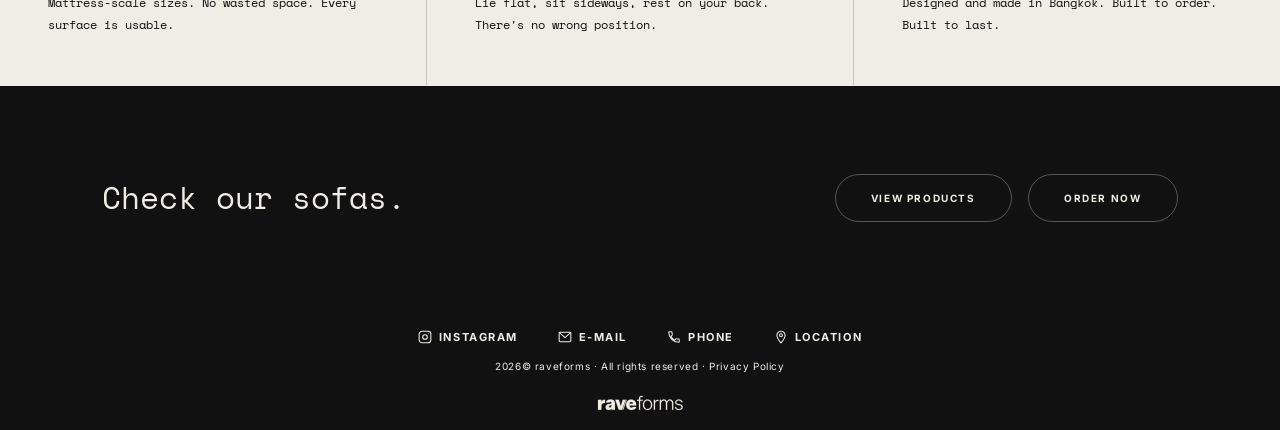
==== commit aa3af56c: "ok" ====
--- a/index.html
+++ b/index.html
@@ -300,11 +300,15 @@
       object-fit: cover; display: block;
       transition: transform 0.4s ease;
     }
-    .model-card:hover { background: #111; }
+    .model-card:hover,
+    .model-card.tapped { background: #111; }
     .model-card:hover .model-card-image img { transform: scale(1.04); }
-    .model-card:hover .model-card-label { color: #F0EDE4; opacity: 1; }
-    .model-card:hover .model-card-name { color: #F0EDE4; }
-    .model-card:hover .model-card-meta { color: #F0EDE4; opacity: 0.7; }
+    .model-card:hover .model-card-label,
+    .model-card.tapped .model-card-label { color: #F0EDE4; opacity: 1; }
+    .model-card:hover .model-card-name,
+    .model-card.tapped .model-card-name { color: #F0EDE4; }
+    .model-card:hover .model-card-meta,
+    .model-card.tapped .model-card-meta { color: #F0EDE4; opacity: 0.7; }
     .model-card-info {
       padding: 1.5rem 2rem 1.75rem;
       display: flex; flex-direction: column; gap: 0.5rem;
@@ -601,7 +605,7 @@
       <a href="products.html" class="product-card">
         <span class="product-card-label">Sofas</span>
         <div class="product-card-name">Cloud Form</div>
-        <p class="product-card-desc">Three configurations. L-shape, Linear, U-shape. Mattress-scale volumes in cotton, corduroy or leather.</p>
+        <p class="product-card-desc">Three configurations. L-shape, Linear, U-shape. Mattress-scale sizes in cotton, corduroy or leather.</p>
         <span class="product-card-arrow">→</span>
       </a>
       <a href="accessories.html" class="product-card">
@@ -615,7 +619,7 @@
     <div class="philosophy-row">
       <div class="philosophy-cell">
         <span class="philosophy-cell-label">Form</span>
-        <p class="philosophy-cell-text">Mattress-scale volumes. No wasted space. Every surface is usable.</p>
+        <p class="philosophy-cell-text">Mattress-scale sizes. No wasted space. Every surface is usable.</p>
       </div>
       <div class="philosophy-cell">
         <span class="philosophy-cell-label">Function</span>
@@ -678,11 +682,11 @@
 // Lang
 (function(){var t=document.getElementById('lang-toggle'),en=document.getElementById('lang-en'),th=document.getElementById('lang-th'),l='en';t.addEventListener('click',function(){l=l==='en'?'th':'en';en.className=l==='en'?'active':'inactive';th.className=l==='th'?'active':'inactive';});})();
 
-// Mobile product cards - flash black on tap, then navigate
+// Mobile cards - flash black on tap, then navigate (product-card + model-card)
 (function(){
   var isTouch = window.matchMedia('(hover: none)').matches;
   if(!isTouch) return;
-  document.querySelectorAll('.product-card').forEach(function(card){
+  document.querySelectorAll('.product-card, .model-card').forEach(function(card){
     card.addEventListener('click', function(e){
       if(card.classList.contains('tapped')) return; // already animating
       e.preventDefault();
